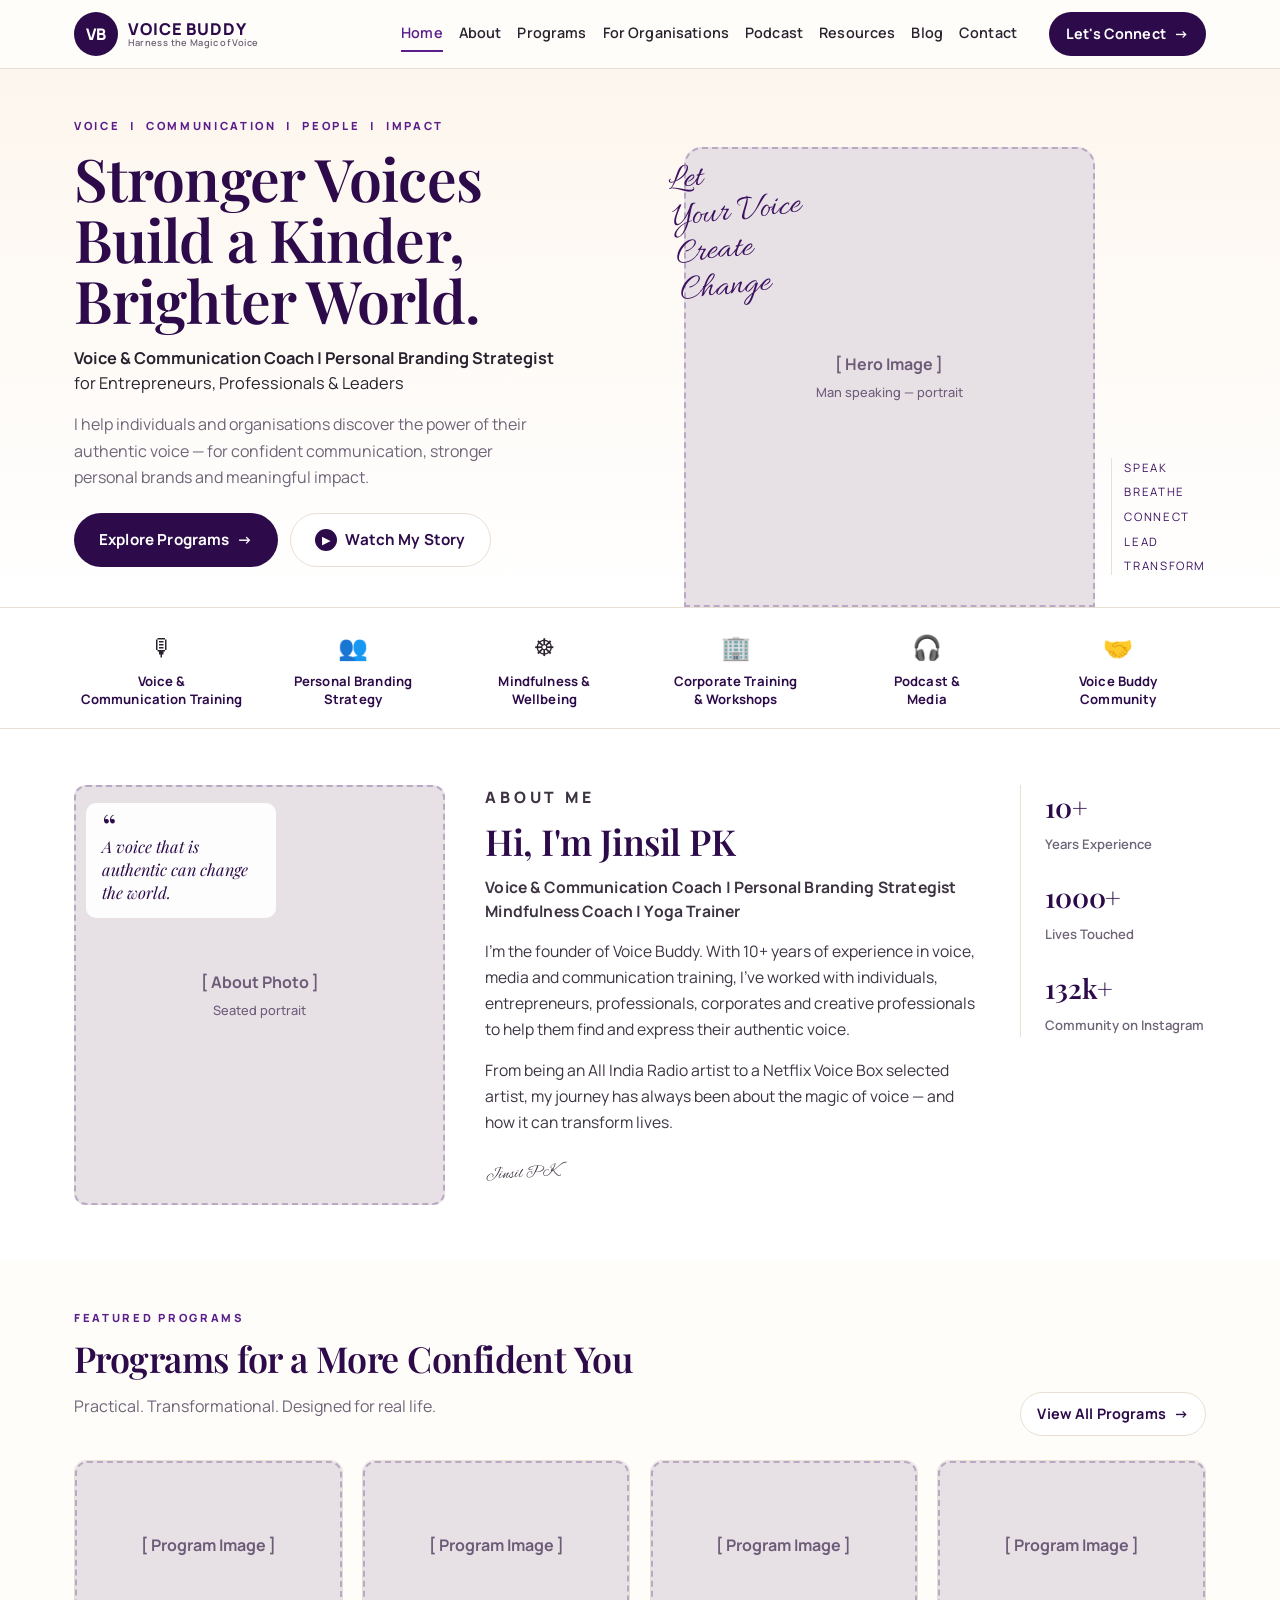
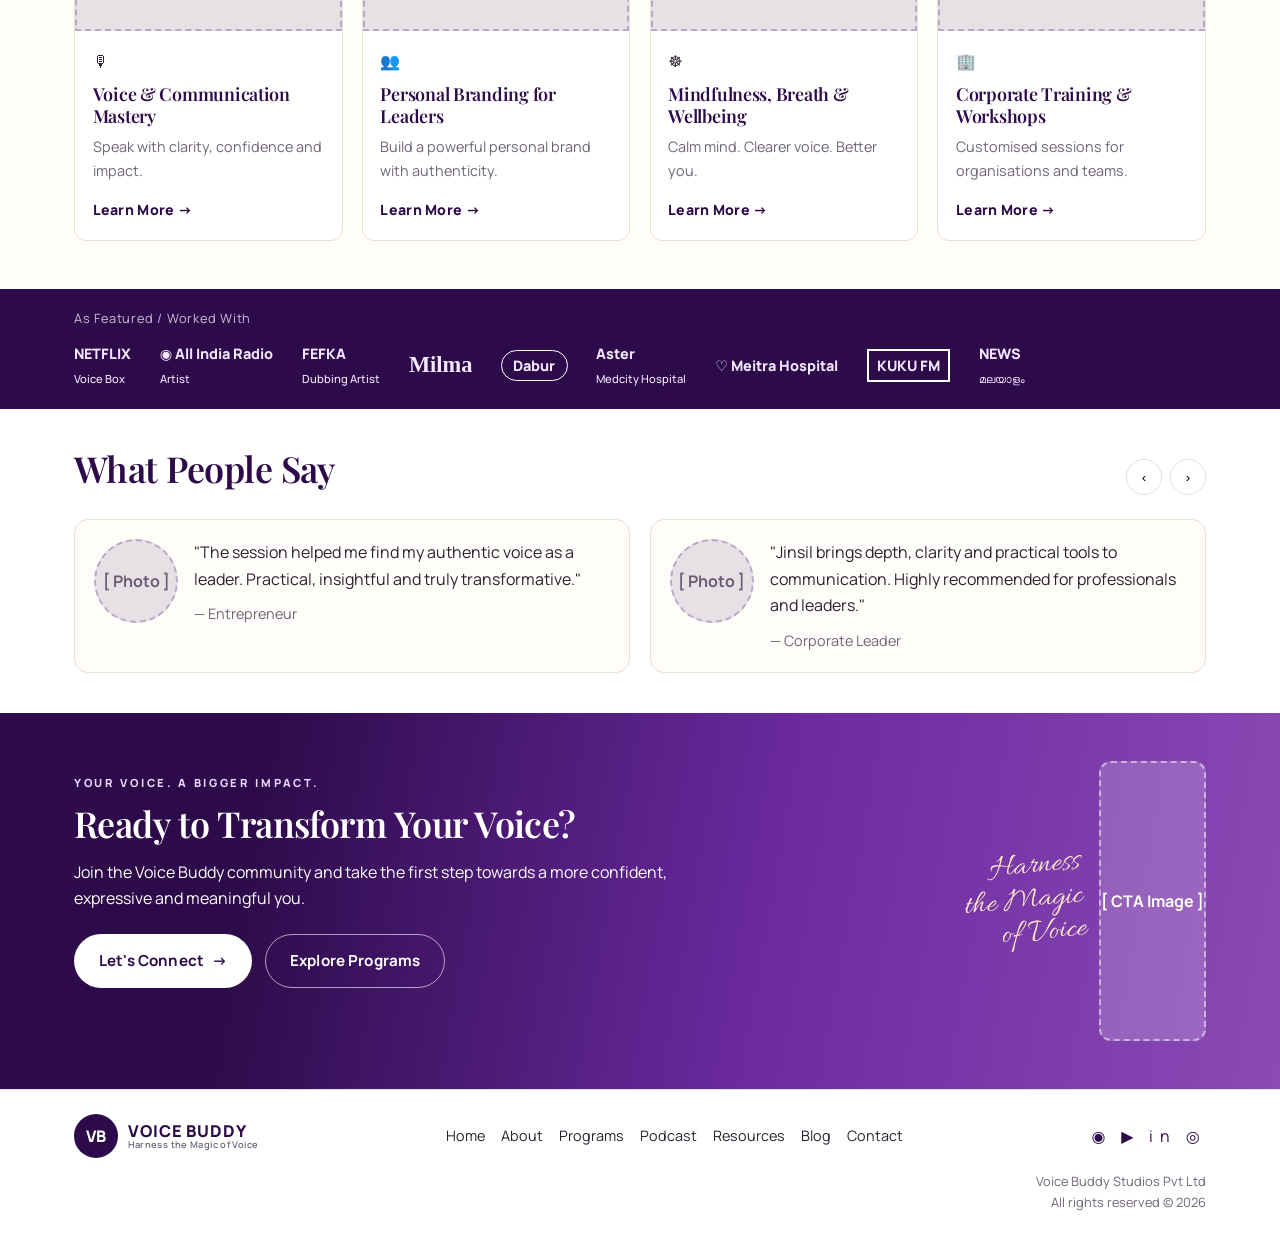
==== index.html @ a658dae0 "initial commit" ====
<!DOCTYPE html>
<html lang="en">
<head>
  <meta charset="UTF-8" />
  <meta name="viewport" content="width=device-width, initial-scale=1.0" />
  <title>Voice Buddy — Stronger Voices Build a Kinder, Brighter World</title>
  <link rel="stylesheet" href="styles.css" />
  <link rel="preconnect" href="https://fonts.googleapis.com">
  <link rel="preconnect" href="https://fonts.gstatic.com" crossorigin>
  <link href="https://fonts.googleapis.com/css2?family=Playfair+Display:ital,wght@0,500;0,600;0,700;1,500;1,600&family=Manrope:wght@400;500;600;700;800&family=Allura&family=Alex+Brush&display=swap" rel="stylesheet">
</head>
<body>

  <!-- HEADER -->
  <header class="site-header">
    <div class="container header-inner">
      <a href="#" class="brand">
        <span class="brand-mark">VB</span>
        <span class="brand-text">VOICE BUDDY<small>Harness the Magic of Voice</small></span>
      </a>
      <nav class="main-nav" aria-label="Primary">
        <a href="#" class="active">Home</a>
        <a href="#about">About</a>
        <a href="#programs">Programs</a>
        <a href="#">For Organisations</a>
        <a href="#">Podcast</a>
        <a href="#">Resources</a>
        <a href="#">Blog</a>
        <a href="#">Contact</a>
      </nav>
      <a href="#connect" class="btn btn-primary btn-sm">Let's Connect <span aria-hidden="true">→</span></a>
      <button class="nav-toggle" aria-label="Open menu">☰</button>
    </div>
  </header>

  <!-- HERO -->
  <section class="hero">
    <div class="container hero-grid">
      <div class="hero-copy">
        <p class="eyebrow">VOICE &nbsp;|&nbsp; COMMUNICATION &nbsp;|&nbsp; PEOPLE &nbsp;|&nbsp; IMPACT</p>
        <h1>Stronger Voices<br>Build a Kinder,<br>Brighter World.</h1>
        <p class="hero-sub"><strong>Voice & Communication Coach | Personal Branding Strategist</strong><br>for Entrepreneurs, Professionals & Leaders</p>
        <p class="hero-desc">I help individuals and organisations discover the power of their authentic voice — for confident communication, stronger personal brands and meaningful impact.</p>
        <div class="hero-actions">
          <a href="#programs" class="btn btn-primary">Explore Programs <span aria-hidden="true">→</span></a>
          <a href="#about" class="btn btn-outline"><span class="play">▶</span> Watch My Story</a>
        </div>
      </div>
      <div class="hero-media">
        <span class="script">Let<br>Your Voice<br>Create<br>Change</span>
        <div class="placeholder placeholder-portrait">[ Hero Image ]<small>Man speaking — portrait</small></div>
        <ul class="hero-words">
          <li>SPEAK</li>
          <li>BREATHE</li>
          <li>CONNECT</li>
          <li>LEAD</li>
          <li>TRANSFORM</li>
        </ul>
      </div>
    </div>
  </section>

  <!-- SERVICES STRIP -->
  <section class="services">
    <div class="container services-grid">
      <div class="service"><span class="icon">🎙</span><p>Voice &<br>Communication Training</p></div>
      <div class="service"><span class="icon">👥</span><p>Personal Branding<br>Strategy</p></div>
      <div class="service"><span class="icon">☸</span><p>Mindfulness &<br>Wellbeing</p></div>
      <div class="service"><span class="icon">🏢</span><p>Corporate Training<br>& Workshops</p></div>
      <div class="service"><span class="icon">🎧</span><p>Podcast &<br>Media</p></div>
      <div class="service"><span class="icon">🤝</span><p>Voice Buddy<br>Community</p></div>
    </div>
  </section>

  <!-- ABOUT -->
  <section id="about" class="about">
    <div class="container about-grid">
      <div class="about-photo">
        <div class="placeholder placeholder-about">[ About Photo ]<small>Seated portrait</small></div>
        <blockquote class="about-quote"><span>“</span>A voice that is authentic can change the world.</blockquote>
      </div>
      <div class="about-copy">
        <p class="eyebrow">ABOUT ME</p>
        <h2>Hi, I'm <span class="accent">Jinsil PK</span></h2>
        <p class="role">Voice & Communication Coach | Personal Branding Strategist<br>Mindfulness Coach | Yoga Trainer</p>
        <p>I'm the founder of Voice Buddy. With 10+ years of experience in voice, media and communication training, I've worked with individuals, entrepreneurs, professionals, corporates and creative professionals to help them find and express their authentic voice.</p>
        <p>From being an All India Radio artist to a Netflix Voice Box selected artist, my journey has always been about the magic of voice — and how it can transform lives.</p>
        <p class="signature">Jinsil PK</p>
      </div>
      <div class="about-stats">
        <div class="stat"><strong>10+</strong><span>Years Experience</span></div>
        <div class="stat"><strong>1000+</strong><span>Lives Touched</span></div>
        <div class="stat"><strong>132k+</strong><span>Community on Instagram</span></div>
      </div>
    </div>
  </section>

  <!-- PROGRAMS -->
  <section id="programs" class="programs">
    <div class="container">
      <div class="section-head">
        <div>
          <p class="eyebrow">FEATURED PROGRAMS</p>
          <h2>Programs for a More Confident You</h2>
          <p class="muted">Practical. Transformational. Designed for real life.</p>
        </div>
        <a href="#" class="btn btn-outline btn-sm">View All Programs <span aria-hidden="true">→</span></a>
      </div>
      <div class="cards">
        <article class="card">
          <div class="placeholder placeholder-card">[ Program Image ]</div>
          <div class="card-body">
            <span class="icon">🎙</span>
            <h3>Voice & Communication Mastery</h3>
            <p>Speak with clarity, confidence and impact.</p>
            <a href="#" class="learn">Learn More <span aria-hidden="true">→</span></a>
          </div>
        </article>
        <article class="card">
          <div class="placeholder placeholder-card">[ Program Image ]</div>
          <div class="card-body">
            <span class="icon">👥</span>
            <h3>Personal Branding for Leaders</h3>
            <p>Build a powerful personal brand with authenticity.</p>
            <a href="#" class="learn">Learn More <span aria-hidden="true">→</span></a>
          </div>
        </article>
        <article class="card">
          <div class="placeholder placeholder-card">[ Program Image ]</div>
          <div class="card-body">
            <span class="icon">☸</span>
            <h3>Mindfulness, Breath & Wellbeing</h3>
            <p>Calm mind. Clearer voice. Better you.</p>
            <a href="#" class="learn">Learn More <span aria-hidden="true">→</span></a>
          </div>
        </article>
        <article class="card">
          <div class="placeholder placeholder-card">[ Program Image ]</div>
          <div class="card-body">
            <span class="icon">🏢</span>
            <h3>Corporate Training & Workshops</h3>
            <p>Customised sessions for organisations and teams.</p>
            <a href="#" class="learn">Learn More <span aria-hidden="true">→</span></a>
          </div>
        </article>
      </div>
    </div>
  </section>

  <!-- LOGOS -->
  <section class="logos">
    <div class="container">
      <p class="logos-title">As Featured / Worked With</p>
      <div class="logos-row">
        <span>NETFLIX<br><small>Voice Box</small></span>
        <span>◉ All India Radio<br><small>Artist</small></span>
        <span>FEFKA<br><small>Dubbing Artist</small></span>
        <span class="logo-script">Milma</span>
        <span class="logo-pill">Dabur</span>
        <span>Aster<br><small>Medcity Hospital</small></span>
        <span>♡ Meitra Hospital</span>
        <span class="logo-box">KUKU FM</span>
        <span>NEWS<br><small>മലയാളം</small></span>
      </div>
    </div>
  </section>

  <!-- TESTIMONIALS -->
  <section class="testimonials">
    <div class="container">
      <div class="section-head">
        <h2>What People Say</h2>
        <div class="arrows"><button aria-label="Previous">‹</button><button aria-label="Next">›</button></div>
      </div>
      <div class="testi-grid">
        <article class="testi">
          <div class="placeholder avatar">[ Photo ]</div>
          <div>
            <p>"The session helped me find my authentic voice as a leader. Practical, insightful and truly transformative."</p>
            <cite>— Entrepreneur</cite>
          </div>
        </article>
        <article class="testi">
          <div class="placeholder avatar">[ Photo ]</div>
          <div>
            <p>"Jinsil brings depth, clarity and practical tools to communication. Highly recommended for professionals and leaders."</p>
            <cite>— Corporate Leader</cite>
          </div>
        </article>
      </div>
    </div>
  </section>

  <!-- CTA -->
  <section id="connect" class="cta">
    <div class="container cta-grid">
      <div>
        <p class="eyebrow light">YOUR VOICE. A BIGGER IMPACT.</p>
        <h2>Ready to Transform Your Voice?</h2>
        <p>Join the Voice Buddy community and take the first step towards a more confident, expressive and meaningful you.</p>
        <div class="hero-actions">
          <a href="#" class="btn btn-light">Let's Connect <span aria-hidden="true">→</span></a>
          <a href="#programs" class="btn btn-ghost">Explore Programs</a>
        </div>
      </div>
      <div class="cta-media">
        <span class="script light-script">Harness<br>the Magic<br>of Voice</span>
        <div class="placeholder placeholder-cta">[ CTA Image ]</div>
      </div>
    </div>
  </section>

  <!-- FOOTER -->
  <footer class="footer">
    <div class="container footer-grid">
      <a href="#" class="brand">
        <span class="brand-mark">VB</span>
        <span class="brand-text">VOICE BUDDY<small>Harness the Magic of Voice</small></span>
      </a>
      <nav class="footer-nav">
        <a href="#">Home</a><a href="#about">About</a><a href="#programs">Programs</a><a href="#">Podcast</a><a href="#">Resources</a><a href="#">Blog</a><a href="#">Contact</a>
      </nav>
      <div class="social">◉ ▶ in ◎</div>
    </div>
    <div class="container footer-bottom">
      <p>Voice Buddy Studios Pvt Ltd<br>All rights reserved © 2026</p>
    </div>
  </footer>

  <script>
    document.querySelector('.nav-toggle').addEventListener('click', () =>
      document.querySelector('.main-nav').classList.toggle('open'));
  </script>
</body>
</html>
---- styles.css ----
:root{
  --plum:#2d0b4a;
  --plum-2:#3d115f;
  --plum-3:#5b1e8a;
  --cream:#fdf6ee;
  --cream-2:#fffdf9;
  --ink:#2b2230;
  --muted:#6f6478;
  --line:#eadfd3;
  --gold:#c9a24a;
  --radius:14px;
  --font-serif:"Playfair Display",Georgia,"Times New Roman",serif;
  --font-sans:"Manrope",system-ui,-apple-system,"Segoe UI",Roboto,sans-serif;
  --font-script:"Allura",cursive;
  --font-signature:"Alex Brush",cursive;
}
*{box-sizing:border-box}
html{-webkit-font-smoothing:antialiased;text-rendering:optimizeLegibility}
body{margin:0;font-family:var(--font-sans);color:var(--ink);background:var(--cream-2);line-height:1.65;font-size:16px}
h1,h2,h3{font-family:var(--font-serif);line-height:1.08;margin:0 0 .5rem;color:var(--plum);letter-spacing:-.015em;font-weight:600}
h1{font-size:clamp(2.4rem,4.6vw,3.9rem);font-weight:600;line-height:1.04}
h2{font-size:clamp(1.7rem,2.8vw,2.35rem);font-weight:600}
.container{max-width:1180px;margin:0 auto;padding:0 24px}
.eyebrow{font-family:var(--font-sans);letter-spacing:.24em;font-size:.7rem;font-weight:800;color:var(--plum-3);text-transform:uppercase;margin:0 0 .7rem}
.eyebrow.light{color:#e9d6ff}
.muted{color:var(--muted)}
.script{font-family:var(--font-script);font-weight:400;font-size:2.2rem;line-height:1.05;color:var(--plum-2);transform:rotate(-6deg)}

/* Buttons */
.btn{display:inline-flex;align-items:center;gap:.5rem;padding:.85rem 1.5rem;border-radius:999px;font-family:var(--font-sans);font-weight:700;font-size:.95rem;letter-spacing:.01em;text-decoration:none;border:1px solid transparent;cursor:pointer}
.btn-primary{background:var(--plum);color:#fff}
.btn-primary:hover{background:var(--plum-3)}
.btn-outline{background:#fff;border-color:var(--line);color:var(--plum)}
.btn-sm{padding:.55rem 1rem;font-size:.9rem}
.btn-light{background:#fff;color:var(--plum)}
.btn-ghost{border-color:rgba(255,255,255,.6);color:#fff}
.play{width:22px;height:22px;display:inline-grid;place-items:center;background:var(--plum);color:#fff;border-radius:50%;font-size:.7rem}

/* Placeholders */
.placeholder{background:#e7e1e6;border:2px dashed #b9a9c4;color:#6d5b78;display:flex;flex-direction:column;align-items:center;justify-content:center;gap:.3rem;font-weight:700;text-align:center;border-radius:12px;min-height:120px}
.placeholder small{font-weight:500;font-size:.8rem}
.placeholder-portrait{min-height:460px;border-radius:18px 18px 0 0}
.placeholder-about{min-height:420px}
.placeholder-card{min-height:170px;border-radius:12px 12px 0 0}
.placeholder-cta{min-height:280px;background:rgba(255,255,255,.18);border-color:rgba(255,255,255,.5);color:#fff}
.avatar{width:84px;height:84px;border-radius:50%;min-height:0;flex-shrink:0}

/* Header */
.site-header{position:sticky;top:0;background:rgba(255,253,249,.94);backdrop-filter:blur(8px);border-bottom:1px solid var(--line);z-index:20}
.header-inner{display:flex;align-items:center;gap:1.5rem;padding-top:12px;padding-bottom:12px}
.brand{display:flex;align-items:center;gap:.6rem;text-decoration:none;color:var(--plum)}
.brand-mark{width:44px;height:44px;border-radius:50%;background:var(--plum);color:#fff;display:grid;place-items:center;font-weight:800}
.brand-text{font-family:var(--font-sans);font-weight:800;letter-spacing:.06em;line-height:1;font-size:1.02rem}
.brand-text small{display:block;font-family:var(--font-sans);font-size:.58rem;font-weight:600;letter-spacing:.04em;color:var(--muted)}
.main-nav{display:flex;gap:1rem;margin-left:auto;flex-wrap:wrap}
.main-nav a{text-decoration:none;color:var(--ink);font-family:var(--font-sans);font-size:.9rem;font-weight:600;letter-spacing:.01em;padding:.3rem 0;border-bottom:2px solid transparent}
.main-nav a.active,.main-nav a:hover{color:var(--plum-3);border-color:var(--plum-3)}
.header-inner .btn{margin-left:.5rem}
.nav-toggle{display:none;margin-left:auto;background:none;border:1px solid var(--line);border-radius:8px;padding:.4rem .6rem}

/* Hero */
.hero{background:linear-gradient(180deg,var(--cream) 0%,#fff 100%);overflow:hidden}
.hero-grid{display:grid;grid-template-columns:1.05fr .95fr;gap:2rem;align-items:end;padding-top:3rem}
.hero-sub{margin:1rem 0 .4rem;font-size:1.02rem;line-height:1.5}
.hero-desc{color:var(--muted);max-width:46ch;font-size:1rem}
.hero-actions{display:flex;gap:.8rem;margin:1.4rem 0 2.5rem;flex-wrap:wrap}
.hero-media{position:relative;display:flex;gap:1rem;align-items:flex-end}
.hero-media .placeholder{flex:1}
.hero-media .script{position:absolute;left:-10px;top:10px;z-index:2}
.hero-words{list-style:none;margin:0 0 2rem;padding:0 0 0 .8rem;border-left:1px solid var(--line);font-size:.72rem;letter-spacing:.14em;color:var(--plum-2);display:grid;gap:.35rem}

/* Services */
.services{border-top:1px solid var(--line);border-bottom:1px solid var(--line);background:#fff}
.services-grid{display:grid;grid-template-columns:repeat(6,1fr);gap:1rem;padding-top:1.2rem;padding-bottom:1.2rem;text-align:center}
.service .icon{font-size:1.5rem}
.service p{font-family:var(--font-sans);font-size:.82rem;margin:.4rem 0 0;color:var(--plum);font-weight:700;line-height:1.35;letter-spacing:.01em}

/* About */
.about{padding:3.5rem 0;background:#fff}
.about-grid{display:grid;grid-template-columns:.9fr 1.2fr .45fr;gap:2.5rem;align-items:start}
.about-photo{position:relative}
.about-quote{position:absolute;left:12px;top:18px;max-width:190px;background:rgba(255,255,255,.92);border-radius:10px;padding:.9rem 1rem;margin:0;font-family:var(--font-serif);font-style:italic;font-size:1.02rem;line-height:1.4;color:var(--plum)}
.about-quote span{font-size:2.2rem;line-height:.5;display:block;font-style:normal}
.role{font-family:var(--font-sans);font-weight:700;font-size:.9rem;letter-spacing:.01em;line-height:1.5}
.about-copy p{color:#3d3342;font-size:.98rem}
.signature{font-family:var(--font-signature);font-weight:400;font-size:3rem;line-height:1;color:var(--plum-2);transform:rotate(-4deg);margin-top:.5rem}
.about-stats{border-left:1px solid var(--line);padding-left:1.5rem;display:grid;gap:1.2rem}
.stat strong{display:block;font-family:var(--font-serif);font-weight:600;font-size:1.7rem;letter-spacing:-.01em;color:var(--plum)}
.stat span{font-family:var(--font-sans);font-size:.82rem;font-weight:600;color:var(--muted)}

/* Programs */
.programs{padding:3rem 0;background:var(--cream-2)}
.section-head{display:flex;align-items:end;justify-content:space-between;gap:1rem;margin-bottom:1.5rem}
.cards{display:grid;grid-template-columns:repeat(4,1fr);gap:1.2rem}
.card{background:#fff;border:1px solid var(--line);border-radius:12px;overflow:hidden;display:flex;flex-direction:column}
.card-body{padding:1.1rem}
.card-body h3{font-family:var(--font-serif);font-size:1.12rem;font-weight:600;line-height:1.25;margin:.5rem 0}
.card-body p{font-family:var(--font-sans);font-size:.9rem;color:var(--muted);margin:0 0 .8rem}
.learn{color:var(--plum);font-family:var(--font-sans);font-weight:800;text-decoration:none;font-size:.88rem;letter-spacing:.02em}

/* Logos */
.logos{background:var(--plum);color:#f3e8ff;padding:1.2rem 0}
.logos-title{font-size:.8rem;letter-spacing:.06em;opacity:.8;margin:0 0 .8rem}
.logos-row{display:flex;gap:1.8rem;align-items:center;flex-wrap:wrap;font-weight:800;font-size:.9rem}
.logos-row small{font-weight:500;font-size:.7rem}
.logo-script{font-family:Caveat,cursive;font-size:1.4rem}
.logo-pill{border:1px solid #fff;border-radius:999px;padding:.15rem .7rem}
.logo-box{border:2px solid #fff;padding:.15rem .5rem}

/* Testimonials */
.testimonials{padding:2.5rem 0;background:#fff}
.arrows{display:flex;gap:.5rem}
.arrows button{width:36px;height:36px;border-radius:50%;border:1px solid var(--line);background:#fff;cursor:pointer}
.testi-grid{display:grid;grid-template-columns:1fr 1fr;gap:1.2rem}
.testi{border:1px solid var(--line);border-radius:14px;padding:1.2rem;display:flex;gap:1rem;background:var(--cream-2)}
.testi p{margin:0 0 .5rem}
.testi cite{font-style:normal;color:var(--muted);font-size:.9rem}

/* CTA */
.cta{background:linear-gradient(100deg,#2d0b4a 20%,#6b2aa0 60%,#8a4bb5 100%);color:#fff;padding:3rem 0}
.cta h2{color:#fff}
.cta-grid{display:grid;grid-template-columns:1.1fr .9fr;gap:2rem;align-items:center}
.light-script{color:#ffe9c9;font-size:2rem;text-align:right}
.cta-media{display:flex;gap:1rem;align-items:center;justify-content:flex-end}

/* Footer */
.footer{background:#fff;border-top:1px solid var(--line);padding:1.5rem 0 1rem}
.footer-grid{display:flex;align-items:center;gap:2rem;flex-wrap:wrap}
.footer-nav{display:flex;gap:1rem;flex-wrap:wrap;margin:0 auto}
.footer-nav a{text-decoration:none;color:var(--ink);font-size:.9rem}
.social{letter-spacing:.4em;color:var(--plum)}
.footer-bottom{color:var(--muted);font-size:.8rem;text-align:right}

/* Responsive */
@media (max-width:960px){
  .main-nav{display:none;position:absolute;top:68px;left:0;right:0;background:#fff;padding:1rem 24px;flex-direction:column;border-bottom:1px solid var(--line)}
  .main-nav.open{display:flex}
  .nav-toggle{display:block}
  .header-inner .btn{margin-left:0}
  .hero-grid,.about-grid,.cta-grid{grid-template-columns:1fr}
  .services-grid{grid-template-columns:repeat(3,1fr)}
  .cards{grid-template-columns:repeat(2,1fr)}
  .testi-grid{grid-template-columns:1fr}
  .about-stats{border-left:0;border-top:1px solid var(--line);padding:1.5rem 0 0;grid-template-columns:repeat(3,1fr)}
  .hero-media .script{left:10px}
  .cta-media{justify-content:flex-start}
  .footer-bottom{text-align:left}
}
@media (max-width:600px){
  .services-grid{grid-template-columns:repeat(2,1fr)}
  .cards{grid-template-columns:1fr}
  .section-head{flex-direction:column;align-items:start}
  .hero-words{display:none}
  .placeholder-portrait{min-height:300px}
}
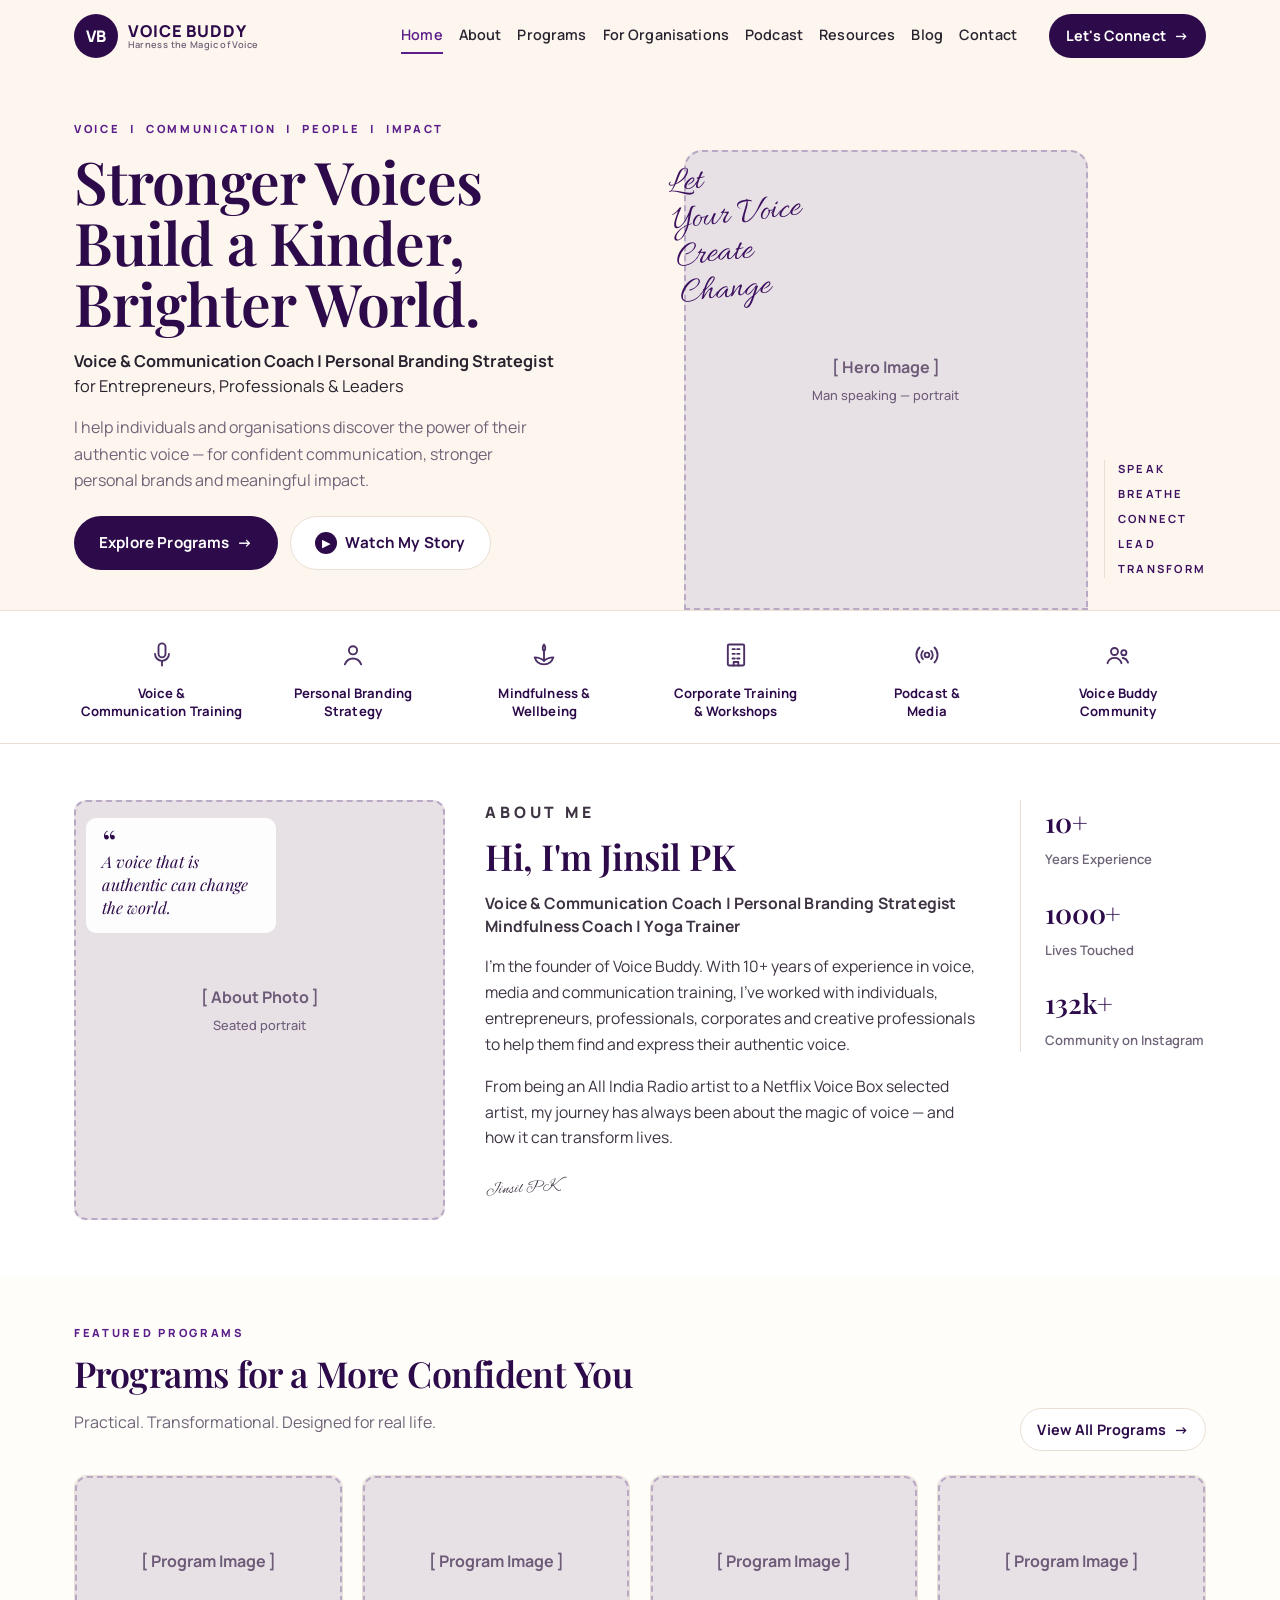
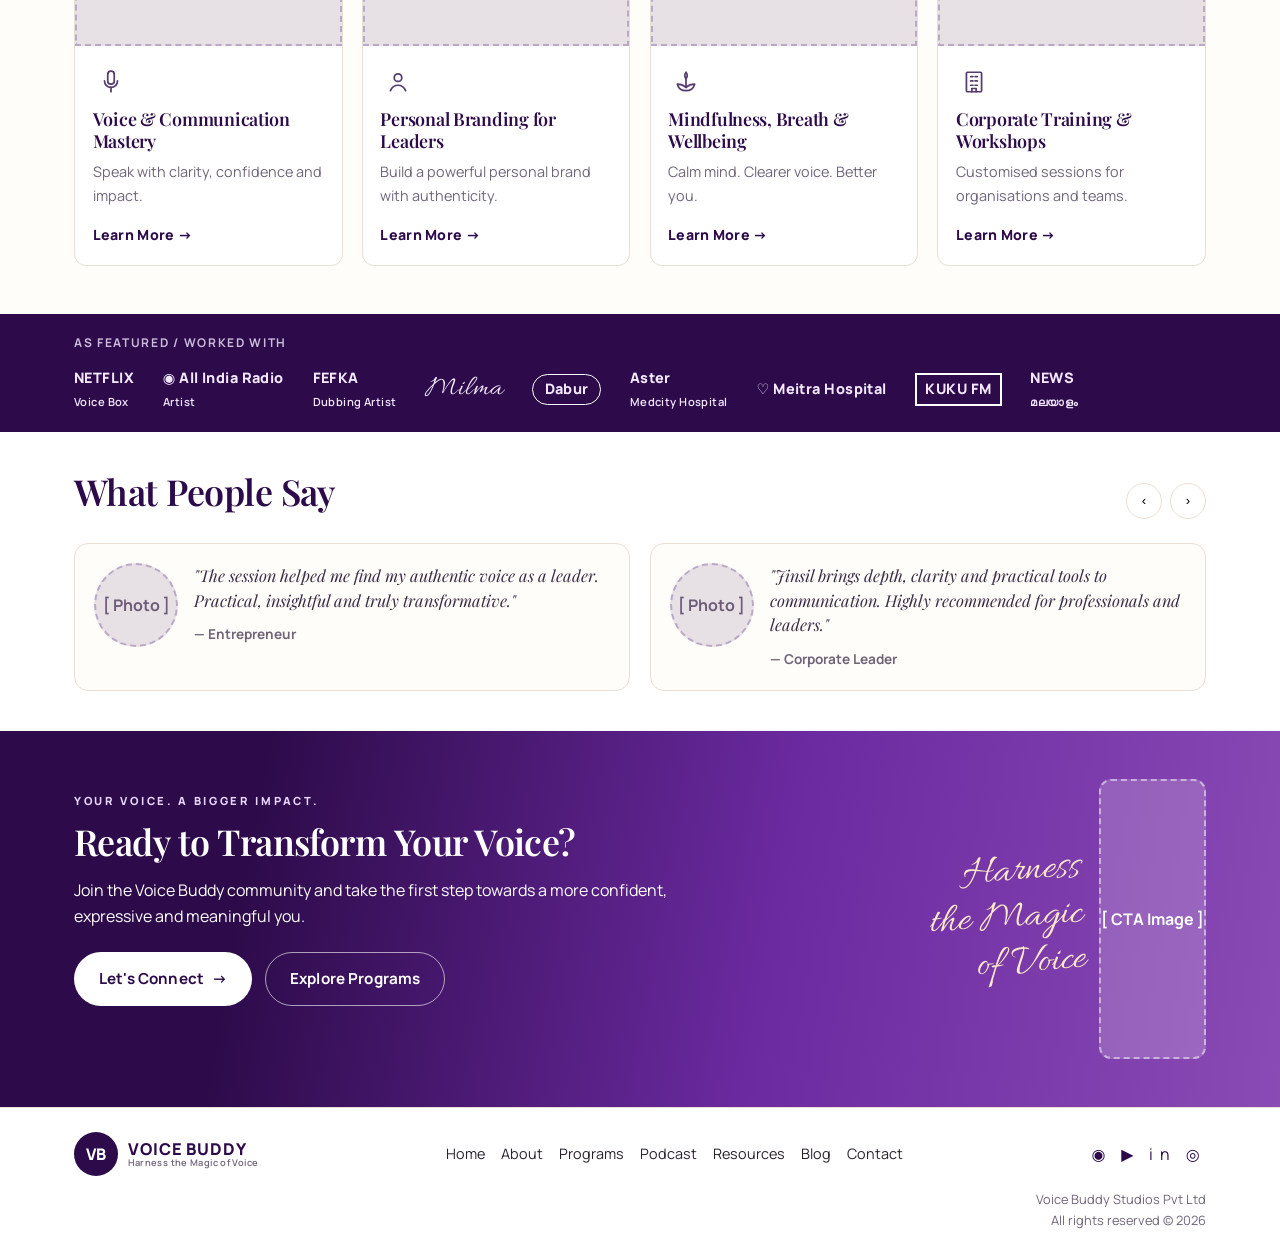
==== commit 13852494: "improved header" ====
--- a/index.html
+++ b/index.html
@@ -63,12 +63,12 @@
   <!-- SERVICES STRIP -->
   <section class="services">
     <div class="container services-grid">
-      <div class="service"><span class="icon">🎙</span><p>Voice &<br>Communication Training</p></div>
-      <div class="service"><span class="icon">👥</span><p>Personal Branding<br>Strategy</p></div>
-      <div class="service"><span class="icon">☸</span><p>Mindfulness &<br>Wellbeing</p></div>
-      <div class="service"><span class="icon">🏢</span><p>Corporate Training<br>& Workshops</p></div>
-      <div class="service"><span class="icon">🎧</span><p>Podcast &<br>Media</p></div>
-      <div class="service"><span class="icon">🤝</span><p>Voice Buddy<br>Community</p></div>
+      <div class="service"><span class="icon"><svg viewBox="0 0 24 24"><path d="M12 2a3 3 0 0 0-3 3v6a3 3 0 0 0 6 0V5a3 3 0 0 0-3-3Z"/><path d="M6 11a6 6 0 0 0 12 0"/><path d="M12 17v4"/></svg></span><p>Voice &<br>Communication Training</p></div>
+      <div class="service"><span class="icon"><svg viewBox="0 0 24 24"><circle cx="12" cy="8" r="3.5"/><path d="M5 20c1.5-3.5 4-5 7-5s5.5 1.5 7 5"/></svg></span><p>Personal Branding<br>Strategy</p></div>
+      <div class="service"><span class="icon"><svg viewBox="0 0 24 24"><path d="M12 20c-4 0-7-2.5-8-6 3 0 5.5.8 8 3 2.5-2.2 5-3 8-3-1 3.5-4 6-8 6Z"/><path d="M12 17V9"/><path d="M12 9c-1.5-2-1.5-4 0-6 1.5 2 1.5 4 0 6Z"/></svg></span><p>Mindfulness &<br>Wellbeing</p></div>
+      <div class="service"><span class="icon"><svg viewBox="0 0 24 24"><rect x="5" y="3" width="14" height="18" rx="1"/><path d="M9 7h2M13 7h2M9 11h2M13 11h2M9 15h2M13 15h2"/><path d="M10 21v-3h4v3"/></svg></span><p>Corporate Training<br>& Workshops</p></div>
+      <div class="service"><span class="icon"><svg viewBox="0 0 24 24"><circle cx="12" cy="12" r="2"/><path d="M8.5 8.5a5 5 0 0 0 0 7M15.5 8.5a5 5 0 0 1 0 7M5.6 5.6a9 9 0 0 0 0 12.8M18.4 5.6a9 9 0 0 1 0 12.8"/></svg></span><p>Podcast &<br>Media</p></div>
+      <div class="service"><span class="icon"><svg viewBox="0 0 24 24"><circle cx="9" cy="9" r="3"/><path d="M3 19c1-3 3.5-4.5 6-4.5s5 1.5 6 4.5"/><circle cx="17" cy="10" r="2.2"/><path d="M16 14.6c2.2.3 3.8 1.6 4.6 3.9"/></svg></span><p>Voice Buddy<br>Community</p></div>
     </div>
   </section>
 
@@ -110,7 +110,7 @@
         <article class="card">
           <div class="placeholder placeholder-card">[ Program Image ]</div>
           <div class="card-body">
-            <span class="icon">🎙</span>
+            <span class="icon"><svg viewBox="0 0 24 24"><path d="M12 2a3 3 0 0 0-3 3v6a3 3 0 0 0 6 0V5a3 3 0 0 0-3-3Z"/><path d="M6 11a6 6 0 0 0 12 0"/><path d="M12 17v4"/></svg></span>
             <h3>Voice & Communication Mastery</h3>
             <p>Speak with clarity, confidence and impact.</p>
             <a href="#" class="learn">Learn More <span aria-hidden="true">→</span></a>
@@ -119,7 +119,7 @@
         <article class="card">
           <div class="placeholder placeholder-card">[ Program Image ]</div>
           <div class="card-body">
-            <span class="icon">👥</span>
+            <span class="icon"><svg viewBox="0 0 24 24"><circle cx="12" cy="8" r="3.5"/><path d="M5 20c1.5-3.5 4-5 7-5s5.5 1.5 7 5"/></svg></span>
             <h3>Personal Branding for Leaders</h3>
             <p>Build a powerful personal brand with authenticity.</p>
             <a href="#" class="learn">Learn More <span aria-hidden="true">→</span></a>
@@ -128,7 +128,7 @@
         <article class="card">
           <div class="placeholder placeholder-card">[ Program Image ]</div>
           <div class="card-body">
-            <span class="icon">☸</span>
+            <span class="icon"><svg viewBox="0 0 24 24"><path d="M12 20c-4 0-7-2.5-8-6 3 0 5.5.8 8 3 2.5-2.2 5-3 8-3-1 3.5-4 6-8 6Z"/><path d="M12 17V9"/><path d="M12 9c-1.5-2-1.5-4 0-6 1.5 2 1.5 4 0 6Z"/></svg></span>
             <h3>Mindfulness, Breath & Wellbeing</h3>
             <p>Calm mind. Clearer voice. Better you.</p>
             <a href="#" class="learn">Learn More <span aria-hidden="true">→</span></a>
@@ -137,7 +137,7 @@
         <article class="card">
           <div class="placeholder placeholder-card">[ Program Image ]</div>
           <div class="card-body">
-            <span class="icon">🏢</span>
+            <span class="icon"><svg viewBox="0 0 24 24"><rect x="5" y="3" width="14" height="18" rx="1"/><path d="M9 7h2M13 7h2M9 11h2M13 11h2M9 15h2M13 15h2"/><path d="M10 21v-3h4v3"/></svg></span>
             <h3>Corporate Training & Workshops</h3>
             <p>Customised sessions for organisations and teams.</p>
             <a href="#" class="learn">Learn More <span aria-hidden="true">→</span></a>
--- a/styles.css
+++ b/styles.css
@@ -37,7 +37,7 @@
 .play{width:22px;height:22px;display:inline-grid;place-items:center;background:var(--plum);color:#fff;border-radius:50%;font-size:.7rem}
 
 /* Placeholders */
-.placeholder{background:#e7e1e6;border:2px dashed #b9a9c4;color:#6d5b78;display:flex;flex-direction:column;align-items:center;justify-content:center;gap:.3rem;font-weight:700;text-align:center;border-radius:12px;min-height:120px}
+.placeholder{background:#e7e1e6;border:2px dashed #b9a9c4;color:#6d5b78;display:flex;flex-direction:column;align-items:center;justify-content:center;gap:.3rem;font-family:var(--font-sans);font-weight:700;text-align:center;border-radius:12px;min-height:120px}
 .placeholder small{font-weight:500;font-size:.8rem}
 .placeholder-portrait{min-height:460px;border-radius:18px 18px 0 0}
 .placeholder-about{min-height:420px}
@@ -45,9 +45,9 @@
 .placeholder-cta{min-height:280px;background:rgba(255,255,255,.18);border-color:rgba(255,255,255,.5);color:#fff}
 .avatar{width:84px;height:84px;border-radius:50%;min-height:0;flex-shrink:0}
 
-/* Header */
-.site-header{position:sticky;top:0;background:rgba(255,253,249,.94);backdrop-filter:blur(8px);border-bottom:1px solid var(--line);z-index:20}
-.header-inner{display:flex;align-items:center;gap:1.5rem;padding-top:12px;padding-bottom:12px}
+/* Header + Hero — seamless, same background, no divider */
+.site-header{position:sticky;top:0;background:var(--cream);z-index:20}
+.header-inner{display:flex;align-items:center;gap:1.5rem;padding-top:14px;padding-bottom:14px}
 .brand{display:flex;align-items:center;gap:.6rem;text-decoration:none;color:var(--plum)}
 .brand-mark{width:44px;height:44px;border-radius:50%;background:var(--plum);color:#fff;display:grid;place-items:center;font-weight:800}
 .brand-text{font-family:var(--font-sans);font-weight:800;letter-spacing:.06em;line-height:1;font-size:1.02rem}
@@ -59,7 +59,7 @@
 .nav-toggle{display:none;margin-left:auto;background:none;border:1px solid var(--line);border-radius:8px;padding:.4rem .6rem}
 
 /* Hero */
-.hero{background:linear-gradient(180deg,var(--cream) 0%,#fff 100%);overflow:hidden}
+.hero{background:var(--cream);overflow:hidden}
 .hero-grid{display:grid;grid-template-columns:1.05fr .95fr;gap:2rem;align-items:end;padding-top:3rem}
 .hero-sub{margin:1rem 0 .4rem;font-size:1.02rem;line-height:1.5}
 .hero-desc{color:var(--muted);max-width:46ch;font-size:1rem}
@@ -67,13 +67,17 @@
 .hero-media{position:relative;display:flex;gap:1rem;align-items:flex-end}
 .hero-media .placeholder{flex:1}
 .hero-media .script{position:absolute;left:-10px;top:10px;z-index:2}
-.hero-words{list-style:none;margin:0 0 2rem;padding:0 0 0 .8rem;border-left:1px solid var(--line);font-size:.72rem;letter-spacing:.14em;color:var(--plum-2);display:grid;gap:.35rem}
+.hero-words{list-style:none;margin:0 0 2rem;padding:0 0 0 .8rem;border-left:1px solid var(--line);font-family:var(--font-sans);font-size:.7rem;font-weight:700;letter-spacing:.2em;color:var(--plum-2);display:grid;gap:.4rem}
 
 /* Services */
 .services{border-top:1px solid var(--line);border-bottom:1px solid var(--line);background:#fff}
-.services-grid{display:grid;grid-template-columns:repeat(6,1fr);gap:1rem;padding-top:1.2rem;padding-bottom:1.2rem;text-align:center}
-.service .icon{font-size:1.5rem}
-.service p{font-family:var(--font-sans);font-size:.82rem;margin:.4rem 0 0;color:var(--plum);font-weight:700;line-height:1.35;letter-spacing:.01em}
+.services-grid{display:grid;grid-template-columns:repeat(6,1fr);gap:1rem;padding-top:1.4rem;padding-bottom:1.4rem;text-align:center}
+.service{display:flex;flex-direction:column;align-items:center;gap:.5rem}
+.service .icon{width:44px;height:44px;display:grid;place-items:center;color:var(--plum);opacity:.85}
+.service .icon svg{width:28px;height:28px;stroke:currentColor;fill:none;stroke-width:1.6;stroke-linecap:round;stroke-linejoin:round}
+.service p{font-family:var(--font-sans);font-size:.82rem;margin:0;color:var(--plum);font-weight:700;line-height:1.35;letter-spacing:.01em}
+.card-body .icon{width:36px;height:36px;display:grid;place-items:center;color:var(--plum);opacity:.8}
+.card-body .icon svg{width:26px;height:26px;stroke:currentColor;fill:none;stroke-width:1.6;stroke-linecap:round;stroke-linejoin:round}
 
 /* About */
 .about{padding:3.5rem 0;background:#fff}
@@ -100,10 +104,10 @@
 
 /* Logos */
 .logos{background:var(--plum);color:#f3e8ff;padding:1.2rem 0}
-.logos-title{font-size:.8rem;letter-spacing:.06em;opacity:.8;margin:0 0 .8rem}
-.logos-row{display:flex;gap:1.8rem;align-items:center;flex-wrap:wrap;font-weight:800;font-size:.9rem}
-.logos-row small{font-weight:500;font-size:.7rem}
-.logo-script{font-family:Caveat,cursive;font-size:1.4rem}
+.logos-title{font-family:var(--font-sans);font-size:.75rem;font-weight:700;letter-spacing:.14em;text-transform:uppercase;opacity:.8;margin:0 0 .8rem}
+.logos-row{display:flex;gap:1.8rem;align-items:center;flex-wrap:wrap;font-family:var(--font-sans);font-weight:800;font-size:.9rem;letter-spacing:.03em}
+.logos-row small{font-weight:600;font-size:.7rem}
+.logo-script{font-family:var(--font-script);font-weight:400;font-size:1.8rem}
 .logo-pill{border:1px solid #fff;border-radius:999px;padding:.15rem .7rem}
 .logo-box{border:2px solid #fff;padding:.15rem .5rem}
 
@@ -113,14 +117,14 @@
 .arrows button{width:36px;height:36px;border-radius:50%;border:1px solid var(--line);background:#fff;cursor:pointer}
 .testi-grid{display:grid;grid-template-columns:1fr 1fr;gap:1.2rem}
 .testi{border:1px solid var(--line);border-radius:14px;padding:1.2rem;display:flex;gap:1rem;background:var(--cream-2)}
-.testi p{margin:0 0 .5rem}
-.testi cite{font-style:normal;color:var(--muted);font-size:.9rem}
+.testi p{margin:0 0 .5rem;font-family:var(--font-serif);font-style:italic;font-size:1.02rem;line-height:1.5;color:#3a2b45}
+.testi cite{font-family:var(--font-sans);font-style:normal;font-weight:700;color:var(--muted);font-size:.85rem}
 
 /* CTA */
 .cta{background:linear-gradient(100deg,#2d0b4a 20%,#6b2aa0 60%,#8a4bb5 100%);color:#fff;padding:3rem 0}
 .cta h2{color:#fff}
 .cta-grid{display:grid;grid-template-columns:1.1fr .9fr;gap:2rem;align-items:center}
-.light-script{color:#ffe9c9;font-size:2rem;text-align:right}
+.light-script{font-family:var(--font-script);color:#ffe9c9;font-weight:400;font-size:2.6rem;line-height:1.1;text-align:right;transform:rotate(-4deg)}
 .cta-media{display:flex;gap:1rem;align-items:center;justify-content:flex-end}
 
 /* Footer */
@@ -133,7 +137,7 @@
 
 /* Responsive */
 @media (max-width:960px){
-  .main-nav{display:none;position:absolute;top:68px;left:0;right:0;background:#fff;padding:1rem 24px;flex-direction:column;border-bottom:1px solid var(--line)}
+  .main-nav{display:none;position:absolute;top:100%;left:0;right:0;background:var(--cream);padding:1rem 24px;flex-direction:column;border-bottom:1px solid var(--line)}
   .main-nav.open{display:flex}
   .nav-toggle{display:block}
   .header-inner .btn{margin-left:0}
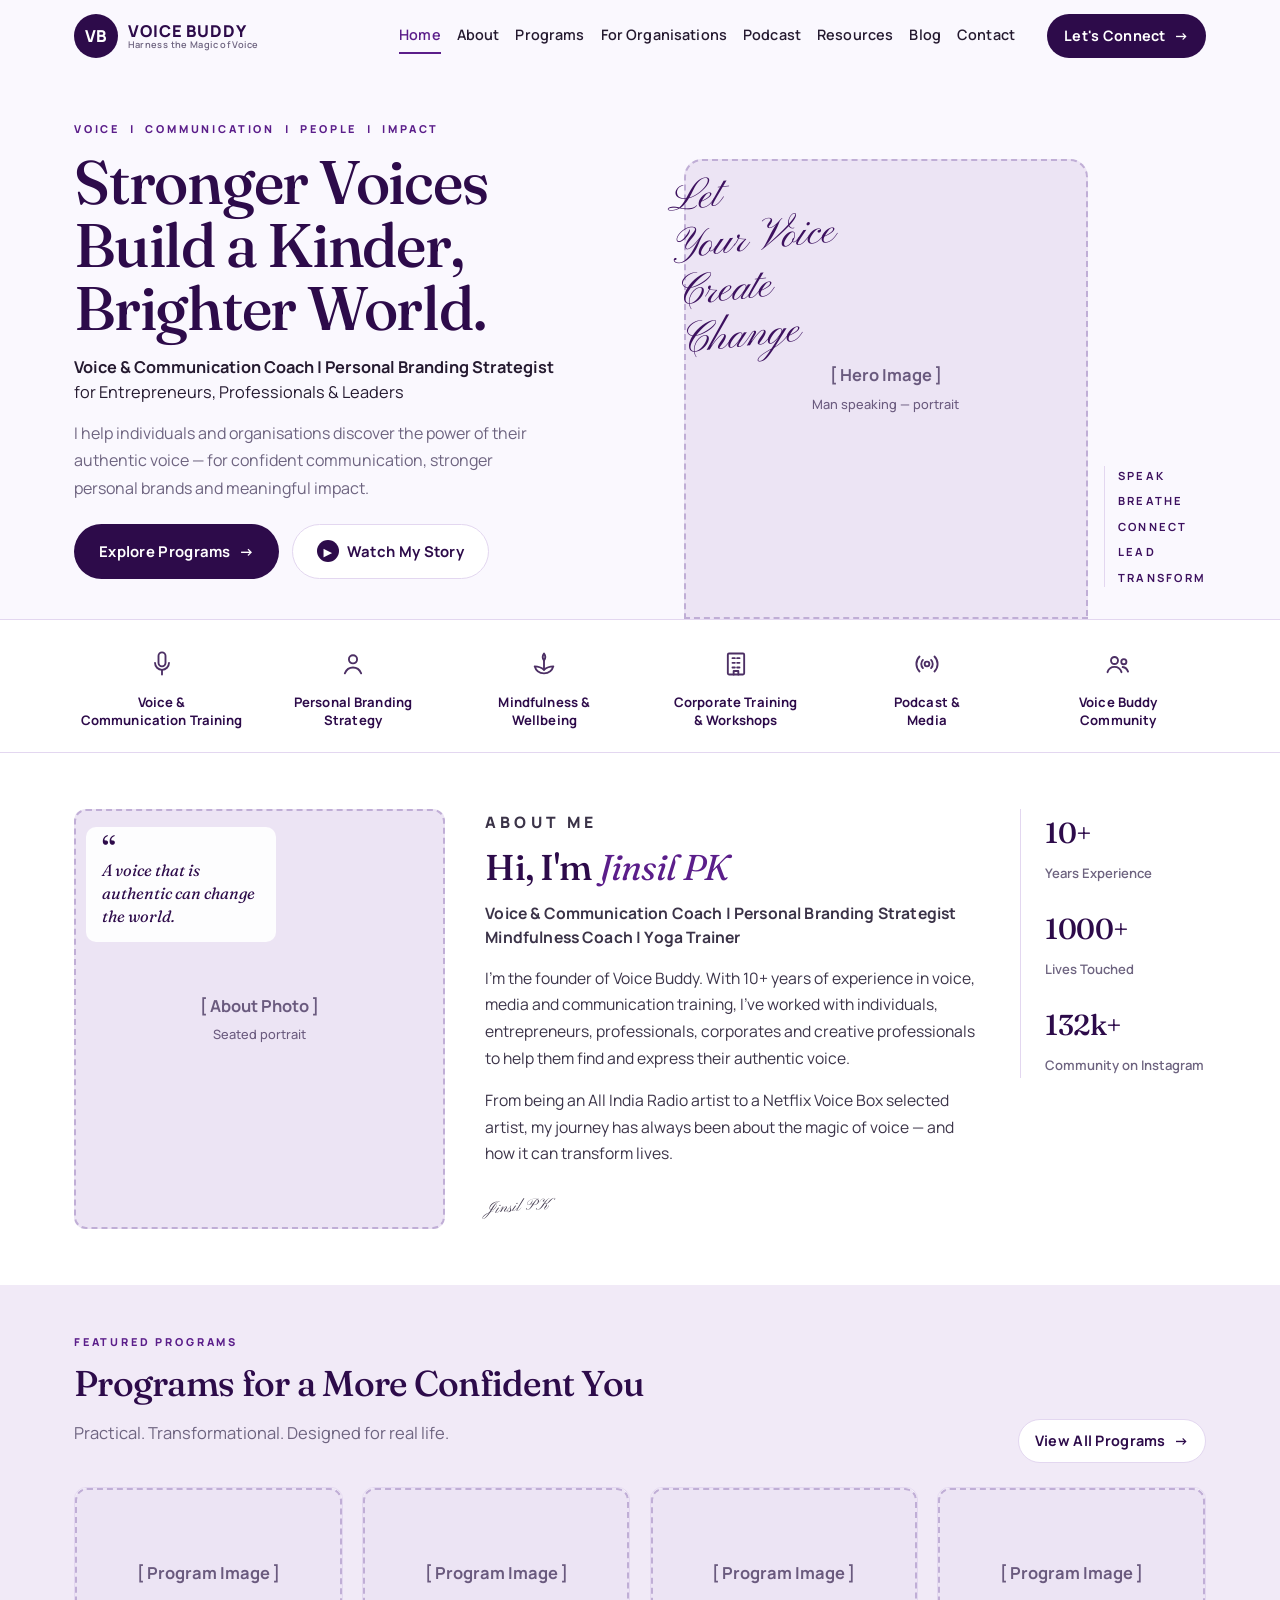
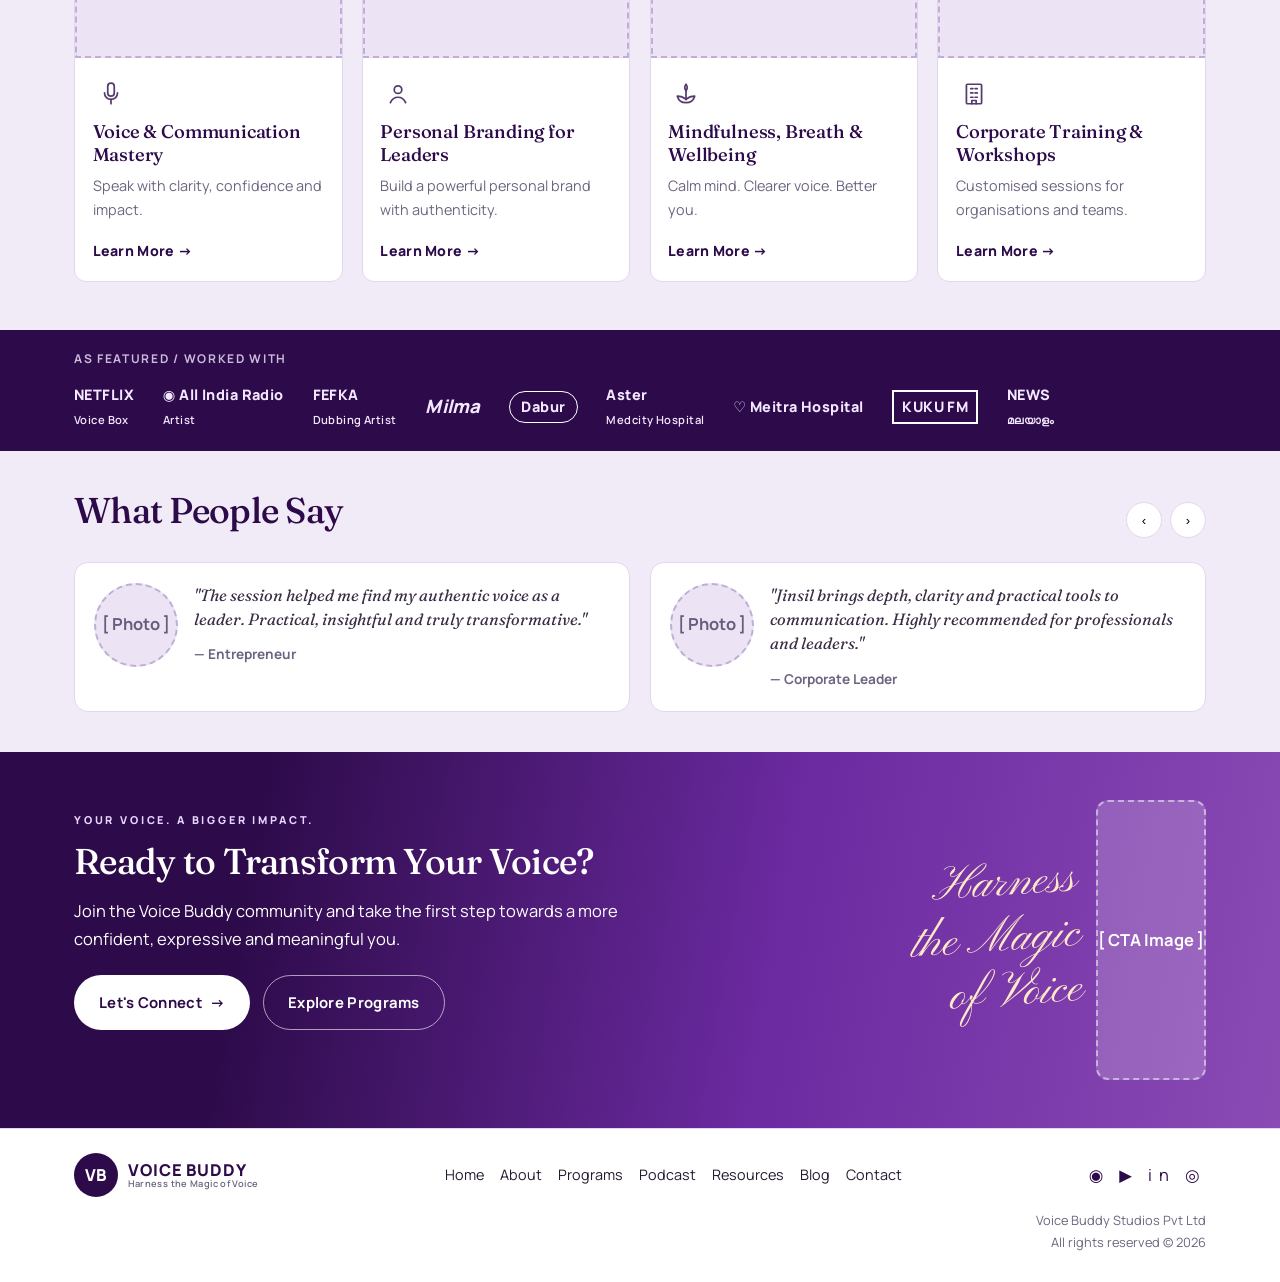
==== commit 71f3d7df: "improved fonts" ====
--- a/index.html
+++ b/index.html
@@ -7,7 +7,7 @@
   <link rel="stylesheet" href="styles.css" />
   <link rel="preconnect" href="https://fonts.googleapis.com">
   <link rel="preconnect" href="https://fonts.gstatic.com" crossorigin>
-  <link href="https://fonts.googleapis.com/css2?family=Playfair+Display:ital,wght@0,500;0,600;0,700;1,500;1,600&family=Manrope:wght@400;500;600;700;800&family=Allura&family=Alex+Brush&display=swap" rel="stylesheet">
+  <link href="https://fonts.googleapis.com/css2?family=Fraunces:ital,opsz,wght@0,9..144,400;0,9..144,500;0,9..144,600;1,9..144,400;1,9..144,500&family=Manrope:wght@400;500;600;700;800&family=Pinyon+Script&display=swap" rel="stylesheet">
 </head>
 <body>
 
--- a/styles.css
+++ b/styles.css
@@ -2,42 +2,44 @@
   --plum:#2d0b4a;
   --plum-2:#3d115f;
   --plum-3:#5b1e8a;
-  --cream:#fdf6ee;
-  --cream-2:#fffdf9;
-  --ink:#2b2230;
-  --muted:#6f6478;
-  --line:#eadfd3;
+  --bg:#faf8fe;
+  --bg-tint:#f1eaf7;
+  --surface:#ffffff;
+  --ink:#251a30;
+  --muted:#6e6480;
+  --line:#e3d7f0;
   --gold:#c9a24a;
   --radius:14px;
-  --font-serif:"Playfair Display",Georgia,"Times New Roman",serif;
+  --font-serif:"Fraunces",Georgia,"Times New Roman",serif;
   --font-sans:"Manrope",system-ui,-apple-system,"Segoe UI",Roboto,sans-serif;
-  --font-script:"Allura",cursive;
-  --font-signature:"Alex Brush",cursive;
+  --font-script:"Pinyon Script",cursive;
+  --font-signature:"Pinyon Script",cursive;
 }
 *{box-sizing:border-box}
 html{-webkit-font-smoothing:antialiased;text-rendering:optimizeLegibility}
-body{margin:0;font-family:var(--font-sans);color:var(--ink);background:var(--cream-2);line-height:1.65;font-size:16px}
-h1,h2,h3{font-family:var(--font-serif);line-height:1.08;margin:0 0 .5rem;color:var(--plum);letter-spacing:-.015em;font-weight:600}
-h1{font-size:clamp(2.4rem,4.6vw,3.9rem);font-weight:600;line-height:1.04}
-h2{font-size:clamp(1.7rem,2.8vw,2.35rem);font-weight:600}
+body{margin:0;font-family:var(--font-sans);color:var(--ink);background:var(--bg);line-height:1.7;font-size:16.5px}
+h1,h2,h3{font-family:var(--font-serif);font-optical-sizing:auto;line-height:1.06;margin:0 0 .6rem;color:var(--plum);letter-spacing:-.02em;font-weight:500}
+h1{font-size:clamp(2.6rem,4.8vw,4.1rem);font-weight:500;line-height:1.02}
+h1 em,.accent{font-style:italic;font-weight:400;color:var(--plum-3)}
+h2{font-size:clamp(1.75rem,2.8vw,2.4rem);font-weight:500}
 .container{max-width:1180px;margin:0 auto;padding:0 24px}
-.eyebrow{font-family:var(--font-sans);letter-spacing:.24em;font-size:.7rem;font-weight:800;color:var(--plum-3);text-transform:uppercase;margin:0 0 .7rem}
+.eyebrow{font-family:var(--font-sans);letter-spacing:.26em;font-size:.68rem;font-weight:800;color:var(--plum-3);text-transform:uppercase;margin:0 0 .8rem}
 .eyebrow.light{color:#e9d6ff}
 .muted{color:var(--muted)}
-.script{font-family:var(--font-script);font-weight:400;font-size:2.2rem;line-height:1.05;color:var(--plum-2);transform:rotate(-6deg)}
+.script{font-family:var(--font-script);font-weight:400;font-size:2.7rem;line-height:1.1;color:var(--plum-2);transform:rotate(-6deg)}
 
 /* Buttons */
-.btn{display:inline-flex;align-items:center;gap:.5rem;padding:.85rem 1.5rem;border-radius:999px;font-family:var(--font-sans);font-weight:700;font-size:.95rem;letter-spacing:.01em;text-decoration:none;border:1px solid transparent;cursor:pointer}
+.btn{display:inline-flex;align-items:center;gap:.5rem;padding:.85rem 1.5rem;border-radius:999px;font-family:var(--font-sans);font-weight:700;font-size:.93rem;letter-spacing:.02em;text-decoration:none;border:1px solid transparent;cursor:pointer}
 .btn-primary{background:var(--plum);color:#fff}
 .btn-primary:hover{background:var(--plum-3)}
-.btn-outline{background:#fff;border-color:var(--line);color:var(--plum)}
+.btn-outline{background:var(--surface);border-color:var(--line);color:var(--plum)}
 .btn-sm{padding:.55rem 1rem;font-size:.9rem}
-.btn-light{background:#fff;color:var(--plum)}
+.btn-light{background:var(--surface);color:var(--plum)}
 .btn-ghost{border-color:rgba(255,255,255,.6);color:#fff}
 .play{width:22px;height:22px;display:inline-grid;place-items:center;background:var(--plum);color:#fff;border-radius:50%;font-size:.7rem}
 
 /* Placeholders */
-.placeholder{background:#e7e1e6;border:2px dashed #b9a9c4;color:#6d5b78;display:flex;flex-direction:column;align-items:center;justify-content:center;gap:.3rem;font-family:var(--font-sans);font-weight:700;text-align:center;border-radius:12px;min-height:120px}
+.placeholder{background:#ece4f4;border:2px dashed #c0aed6;color:#6a5a7e;display:flex;flex-direction:column;align-items:center;justify-content:center;gap:.3rem;font-family:var(--font-sans);font-weight:700;text-align:center;border-radius:12px;min-height:120px}
 .placeholder small{font-weight:500;font-size:.8rem}
 .placeholder-portrait{min-height:460px;border-radius:18px 18px 0 0}
 .placeholder-about{min-height:420px}
@@ -46,7 +48,7 @@
 .avatar{width:84px;height:84px;border-radius:50%;min-height:0;flex-shrink:0}
 
 /* Header + Hero — seamless, same background, no divider */
-.site-header{position:sticky;top:0;background:var(--cream);z-index:20}
+.site-header{position:sticky;top:0;background:var(--bg);z-index:20}
 .header-inner{display:flex;align-items:center;gap:1.5rem;padding-top:14px;padding-bottom:14px}
 .brand{display:flex;align-items:center;gap:.6rem;text-decoration:none;color:var(--plum)}
 .brand-mark{width:44px;height:44px;border-radius:50%;background:var(--plum);color:#fff;display:grid;place-items:center;font-weight:800}
@@ -59,7 +61,7 @@
 .nav-toggle{display:none;margin-left:auto;background:none;border:1px solid var(--line);border-radius:8px;padding:.4rem .6rem}
 
 /* Hero */
-.hero{background:var(--cream);overflow:hidden}
+.hero{background:var(--bg);overflow:hidden}
 .hero-grid{display:grid;grid-template-columns:1.05fr .95fr;gap:2rem;align-items:end;padding-top:3rem}
 .hero-sub{margin:1rem 0 .4rem;font-size:1.02rem;line-height:1.5}
 .hero-desc{color:var(--muted);max-width:46ch;font-size:1rem}
@@ -70,7 +72,7 @@
 .hero-words{list-style:none;margin:0 0 2rem;padding:0 0 0 .8rem;border-left:1px solid var(--line);font-family:var(--font-sans);font-size:.7rem;font-weight:700;letter-spacing:.2em;color:var(--plum-2);display:grid;gap:.4rem}
 
 /* Services */
-.services{border-top:1px solid var(--line);border-bottom:1px solid var(--line);background:#fff}
+.services{border-top:1px solid var(--line);border-bottom:1px solid var(--line);background:var(--surface)}
 .services-grid{display:grid;grid-template-columns:repeat(6,1fr);gap:1rem;padding-top:1.4rem;padding-bottom:1.4rem;text-align:center}
 .service{display:flex;flex-direction:column;align-items:center;gap:.5rem}
 .service .icon{width:44px;height:44px;display:grid;place-items:center;color:var(--plum);opacity:.85}
@@ -80,25 +82,25 @@
 .card-body .icon svg{width:26px;height:26px;stroke:currentColor;fill:none;stroke-width:1.6;stroke-linecap:round;stroke-linejoin:round}
 
 /* About */
-.about{padding:3.5rem 0;background:#fff}
+.about{padding:3.5rem 0;background:var(--surface)}
 .about-grid{display:grid;grid-template-columns:.9fr 1.2fr .45fr;gap:2.5rem;align-items:start}
 .about-photo{position:relative}
 .about-quote{position:absolute;left:12px;top:18px;max-width:190px;background:rgba(255,255,255,.92);border-radius:10px;padding:.9rem 1rem;margin:0;font-family:var(--font-serif);font-style:italic;font-size:1.02rem;line-height:1.4;color:var(--plum)}
 .about-quote span{font-size:2.2rem;line-height:.5;display:block;font-style:normal}
 .role{font-family:var(--font-sans);font-weight:700;font-size:.9rem;letter-spacing:.01em;line-height:1.5}
-.about-copy p{color:#3d3342;font-size:.98rem}
-.signature{font-family:var(--font-signature);font-weight:400;font-size:3rem;line-height:1;color:var(--plum-2);transform:rotate(-4deg);margin-top:.5rem}
+.about-copy p{color:#3b3348;font-size:.98rem}
+.signature{font-family:var(--font-signature);font-weight:400;font-size:3.4rem;line-height:1.2;color:var(--plum-2);transform:rotate(-4deg);margin-top:.4rem}
 .about-stats{border-left:1px solid var(--line);padding-left:1.5rem;display:grid;gap:1.2rem}
-.stat strong{display:block;font-family:var(--font-serif);font-weight:600;font-size:1.7rem;letter-spacing:-.01em;color:var(--plum)}
+.stat strong{display:block;font-family:var(--font-serif);font-optical-sizing:auto;font-weight:500;font-size:1.8rem;letter-spacing:-.02em;color:var(--plum)}
 .stat span{font-family:var(--font-sans);font-size:.82rem;font-weight:600;color:var(--muted)}
 
 /* Programs */
-.programs{padding:3rem 0;background:var(--cream-2)}
+.programs{padding:3rem 0;background:var(--bg-tint)}
 .section-head{display:flex;align-items:end;justify-content:space-between;gap:1rem;margin-bottom:1.5rem}
 .cards{display:grid;grid-template-columns:repeat(4,1fr);gap:1.2rem}
-.card{background:#fff;border:1px solid var(--line);border-radius:12px;overflow:hidden;display:flex;flex-direction:column}
+.card{background:var(--surface);border:1px solid var(--line);border-radius:12px;overflow:hidden;display:flex;flex-direction:column}
 .card-body{padding:1.1rem}
-.card-body h3{font-family:var(--font-serif);font-size:1.12rem;font-weight:600;line-height:1.25;margin:.5rem 0}
+.card-body h3{font-family:var(--font-serif);font-optical-sizing:auto;font-size:1.15rem;font-weight:500;line-height:1.25;letter-spacing:-.01em;margin:.5rem 0}
 .card-body p{font-family:var(--font-sans);font-size:.9rem;color:var(--muted);margin:0 0 .8rem}
 .learn{color:var(--plum);font-family:var(--font-sans);font-weight:800;text-decoration:none;font-size:.88rem;letter-spacing:.02em}
 
@@ -107,16 +109,16 @@
 .logos-title{font-family:var(--font-sans);font-size:.75rem;font-weight:700;letter-spacing:.14em;text-transform:uppercase;opacity:.8;margin:0 0 .8rem}
 .logos-row{display:flex;gap:1.8rem;align-items:center;flex-wrap:wrap;font-family:var(--font-sans);font-weight:800;font-size:.9rem;letter-spacing:.03em}
 .logos-row small{font-weight:600;font-size:.7rem}
-.logo-script{font-family:var(--font-script);font-weight:400;font-size:1.8rem}
+.logo-script{font-family:var(--font-sans);font-style:italic;font-weight:800;font-size:1.15rem;letter-spacing:.01em}
 .logo-pill{border:1px solid #fff;border-radius:999px;padding:.15rem .7rem}
 .logo-box{border:2px solid #fff;padding:.15rem .5rem}
 
 /* Testimonials */
-.testimonials{padding:2.5rem 0;background:#fff}
+.testimonials{padding:2.5rem 0;background:var(--bg-tint)}
 .arrows{display:flex;gap:.5rem}
-.arrows button{width:36px;height:36px;border-radius:50%;border:1px solid var(--line);background:#fff;cursor:pointer}
+.arrows button{width:36px;height:36px;border-radius:50%;border:1px solid var(--line);background:var(--surface);cursor:pointer}
 .testi-grid{display:grid;grid-template-columns:1fr 1fr;gap:1.2rem}
-.testi{border:1px solid var(--line);border-radius:14px;padding:1.2rem;display:flex;gap:1rem;background:var(--cream-2)}
+.testi{border:1px solid var(--line);border-radius:14px;padding:1.2rem;display:flex;gap:1rem;background:var(--surface)}
 .testi p{margin:0 0 .5rem;font-family:var(--font-serif);font-style:italic;font-size:1.02rem;line-height:1.5;color:#3a2b45}
 .testi cite{font-family:var(--font-sans);font-style:normal;font-weight:700;color:var(--muted);font-size:.85rem}
 
@@ -124,11 +126,11 @@
 .cta{background:linear-gradient(100deg,#2d0b4a 20%,#6b2aa0 60%,#8a4bb5 100%);color:#fff;padding:3rem 0}
 .cta h2{color:#fff}
 .cta-grid{display:grid;grid-template-columns:1.1fr .9fr;gap:2rem;align-items:center}
-.light-script{font-family:var(--font-script);color:#ffe9c9;font-weight:400;font-size:2.6rem;line-height:1.1;text-align:right;transform:rotate(-4deg)}
+.light-script{font-family:var(--font-script);color:#ffe9c9;font-weight:400;font-size:3rem;line-height:1.15;text-align:right;transform:rotate(-4deg)}
 .cta-media{display:flex;gap:1rem;align-items:center;justify-content:flex-end}
 
 /* Footer */
-.footer{background:#fff;border-top:1px solid var(--line);padding:1.5rem 0 1rem}
+.footer{background:var(--surface);border-top:1px solid var(--line);padding:1.5rem 0 1rem}
 .footer-grid{display:flex;align-items:center;gap:2rem;flex-wrap:wrap}
 .footer-nav{display:flex;gap:1rem;flex-wrap:wrap;margin:0 auto}
 .footer-nav a{text-decoration:none;color:var(--ink);font-size:.9rem}
@@ -137,7 +139,7 @@
 
 /* Responsive */
 @media (max-width:960px){
-  .main-nav{display:none;position:absolute;top:100%;left:0;right:0;background:var(--cream);padding:1rem 24px;flex-direction:column;border-bottom:1px solid var(--line)}
+  .main-nav{display:none;position:absolute;top:100%;left:0;right:0;background:var(--bg);padding:1rem 24px;flex-direction:column;border-bottom:1px solid var(--line)}
   .main-nav.open{display:flex}
   .nav-toggle{display:block}
   .header-inner .btn{margin-left:0}
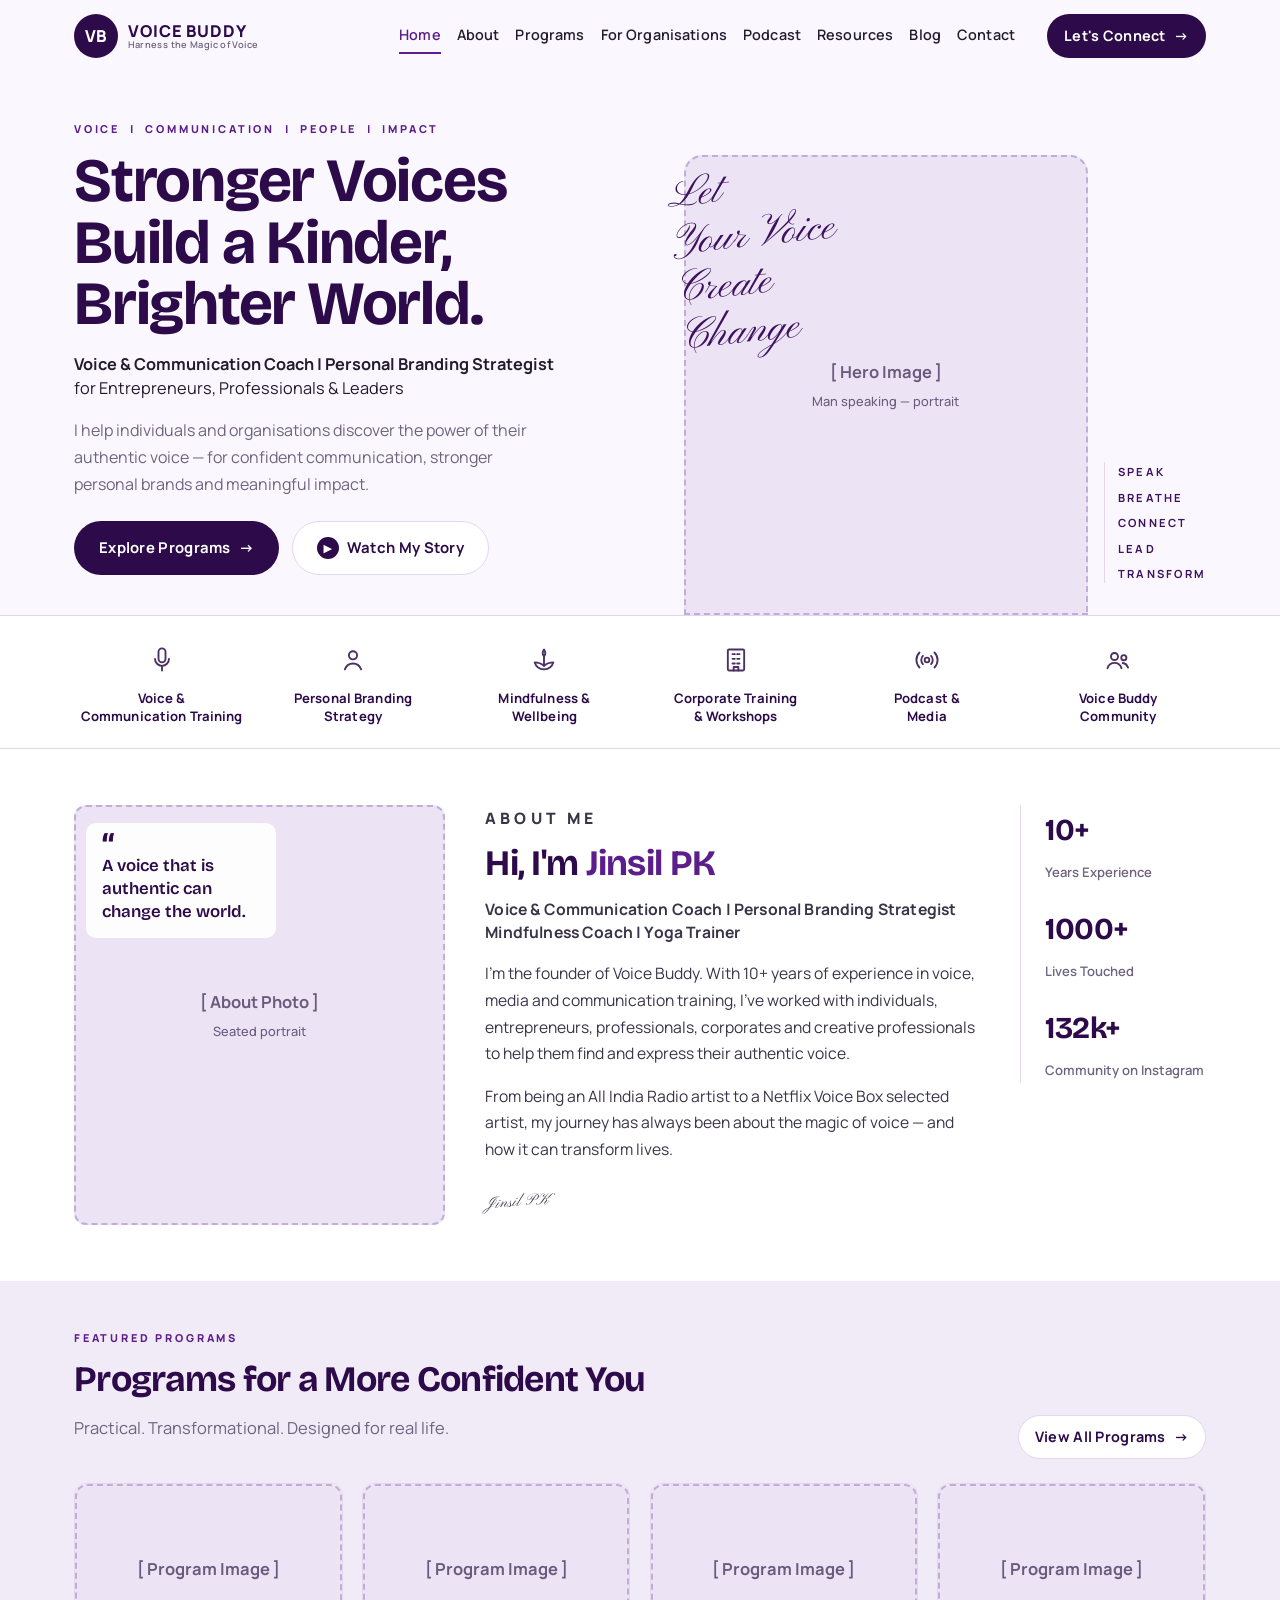
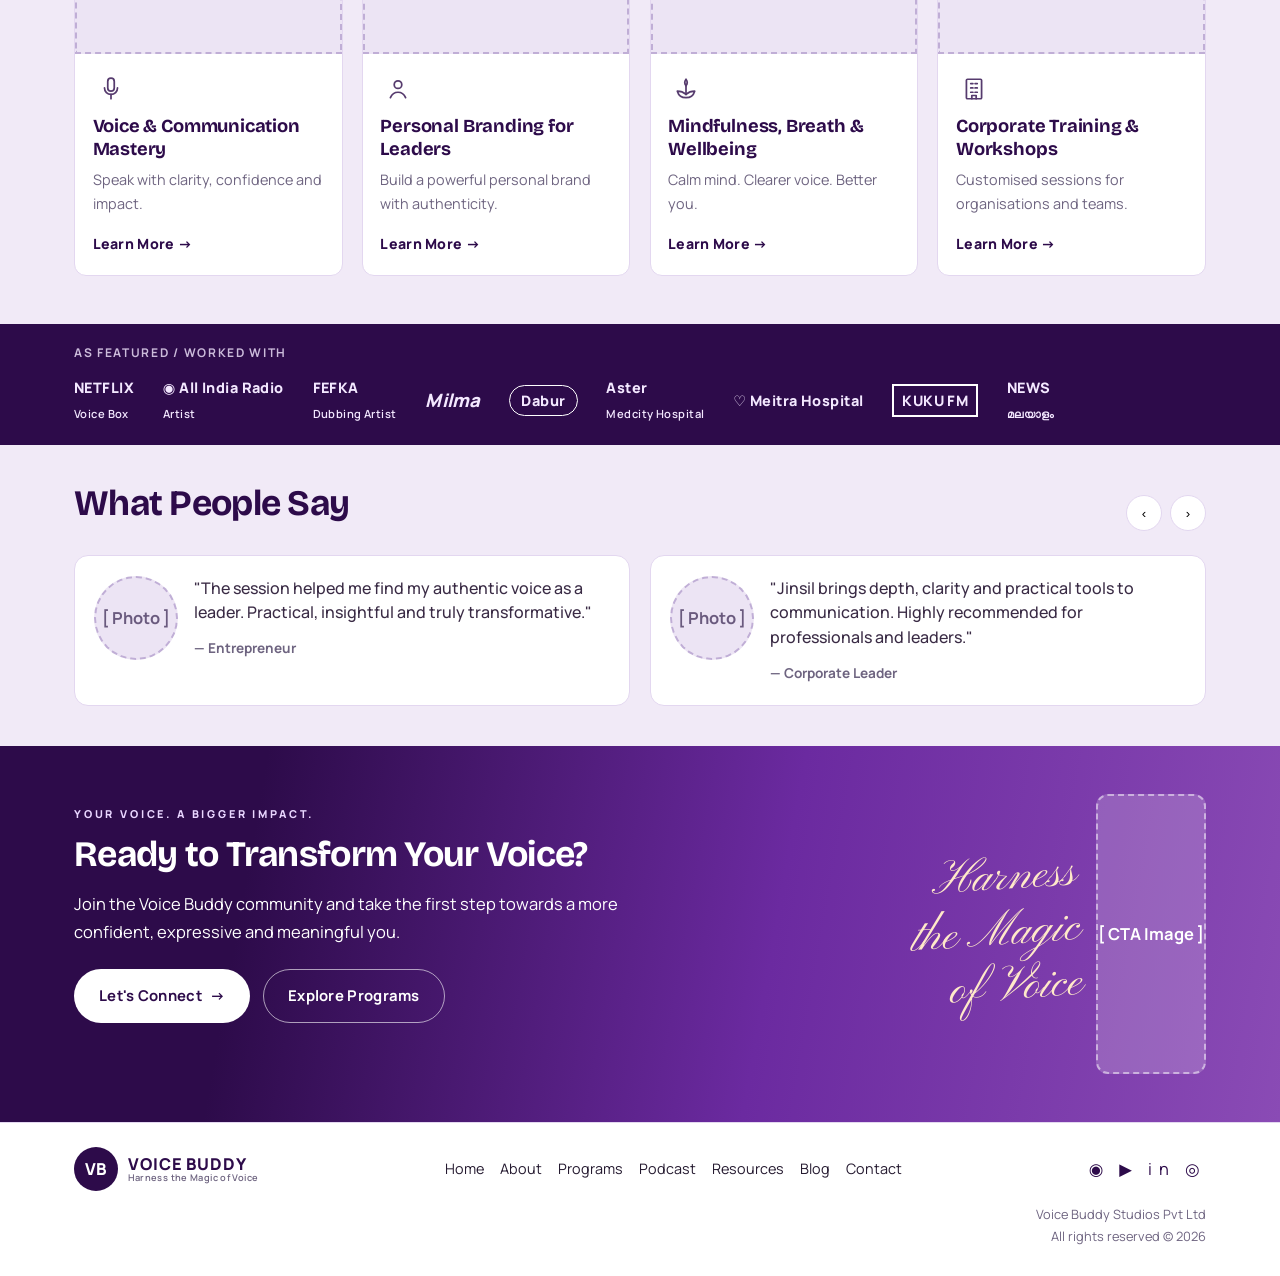
==== commit 7fc3f750: "switched to sans fonts" ====
--- a/index.html
+++ b/index.html
@@ -7,7 +7,7 @@
   <link rel="stylesheet" href="styles.css" />
   <link rel="preconnect" href="https://fonts.googleapis.com">
   <link rel="preconnect" href="https://fonts.gstatic.com" crossorigin>
-  <link href="https://fonts.googleapis.com/css2?family=Fraunces:ital,opsz,wght@0,9..144,400;0,9..144,500;0,9..144,600;1,9..144,400;1,9..144,500&family=Manrope:wght@400;500;600;700;800&family=Pinyon+Script&display=swap" rel="stylesheet">
+  <link href="https://fonts.googleapis.com/css2?family=Bricolage+Grotesque:opsz,wght@12..96,400;12..96,500;12..96,600;12..96,700;12..96,800&family=Manrope:wght@400;500;600;700;800&family=Pinyon+Script&display=swap" rel="stylesheet">
 </head>
 <body>
 
--- a/styles.css
+++ b/styles.css
@@ -10,7 +10,7 @@
   --line:#e3d7f0;
   --gold:#c9a24a;
   --radius:14px;
-  --font-serif:"Fraunces",Georgia,"Times New Roman",serif;
+  --font-display:"Bricolage Grotesque","Manrope",system-ui,sans-serif;
   --font-sans:"Manrope",system-ui,-apple-system,"Segoe UI",Roboto,sans-serif;
   --font-script:"Pinyon Script",cursive;
   --font-signature:"Pinyon Script",cursive;
@@ -18,10 +18,10 @@
 *{box-sizing:border-box}
 html{-webkit-font-smoothing:antialiased;text-rendering:optimizeLegibility}
 body{margin:0;font-family:var(--font-sans);color:var(--ink);background:var(--bg);line-height:1.7;font-size:16.5px}
-h1,h2,h3{font-family:var(--font-serif);font-optical-sizing:auto;line-height:1.06;margin:0 0 .6rem;color:var(--plum);letter-spacing:-.02em;font-weight:500}
-h1{font-size:clamp(2.6rem,4.8vw,4.1rem);font-weight:500;line-height:1.02}
-h1 em,.accent{font-style:italic;font-weight:400;color:var(--plum-3)}
-h2{font-size:clamp(1.75rem,2.8vw,2.4rem);font-weight:500}
+h1,h2,h3{font-family:var(--font-display);font-optical-sizing:auto;line-height:1.04;margin:0 0 .6rem;color:var(--plum);letter-spacing:-.02em;font-weight:600}
+h1{font-size:clamp(2.6rem,4.8vw,4.1rem);font-weight:700;line-height:1.0}
+h1 em,.accent{font-style:normal;font-weight:700;color:var(--plum-3)}
+h2{font-size:clamp(1.75rem,2.8vw,2.4rem);font-weight:700}
 .container{max-width:1180px;margin:0 auto;padding:0 24px}
 .eyebrow{font-family:var(--font-sans);letter-spacing:.26em;font-size:.68rem;font-weight:800;color:var(--plum-3);text-transform:uppercase;margin:0 0 .8rem}
 .eyebrow.light{color:#e9d6ff}
@@ -85,13 +85,13 @@
 .about{padding:3.5rem 0;background:var(--surface)}
 .about-grid{display:grid;grid-template-columns:.9fr 1.2fr .45fr;gap:2.5rem;align-items:start}
 .about-photo{position:relative}
-.about-quote{position:absolute;left:12px;top:18px;max-width:190px;background:rgba(255,255,255,.92);border-radius:10px;padding:.9rem 1rem;margin:0;font-family:var(--font-serif);font-style:italic;font-size:1.02rem;line-height:1.4;color:var(--plum)}
+.about-quote{position:absolute;left:12px;top:18px;max-width:190px;background:rgba(255,255,255,.92);border-radius:10px;padding:.9rem 1rem;margin:0;font-family:var(--font-display);font-weight:600;font-size:1.05rem;line-height:1.35;color:var(--plum)}
 .about-quote span{font-size:2.2rem;line-height:.5;display:block;font-style:normal}
 .role{font-family:var(--font-sans);font-weight:700;font-size:.9rem;letter-spacing:.01em;line-height:1.5}
 .about-copy p{color:#3b3348;font-size:.98rem}
 .signature{font-family:var(--font-signature);font-weight:400;font-size:3.4rem;line-height:1.2;color:var(--plum-2);transform:rotate(-4deg);margin-top:.4rem}
 .about-stats{border-left:1px solid var(--line);padding-left:1.5rem;display:grid;gap:1.2rem}
-.stat strong{display:block;font-family:var(--font-serif);font-optical-sizing:auto;font-weight:500;font-size:1.8rem;letter-spacing:-.02em;color:var(--plum)}
+.stat strong{display:block;font-family:var(--font-display);font-optical-sizing:auto;font-weight:700;font-size:1.9rem;letter-spacing:-.02em;color:var(--plum)}
 .stat span{font-family:var(--font-sans);font-size:.82rem;font-weight:600;color:var(--muted)}
 
 /* Programs */
@@ -100,7 +100,7 @@
 .cards{display:grid;grid-template-columns:repeat(4,1fr);gap:1.2rem}
 .card{background:var(--surface);border:1px solid var(--line);border-radius:12px;overflow:hidden;display:flex;flex-direction:column}
 .card-body{padding:1.1rem}
-.card-body h3{font-family:var(--font-serif);font-optical-sizing:auto;font-size:1.15rem;font-weight:500;line-height:1.25;letter-spacing:-.01em;margin:.5rem 0}
+.card-body h3{font-family:var(--font-display);font-optical-sizing:auto;font-size:1.15rem;font-weight:700;line-height:1.2;letter-spacing:-.01em;margin:.5rem 0}
 .card-body p{font-family:var(--font-sans);font-size:.9rem;color:var(--muted);margin:0 0 .8rem}
 .learn{color:var(--plum);font-family:var(--font-sans);font-weight:800;text-decoration:none;font-size:.88rem;letter-spacing:.02em}
 
@@ -119,7 +119,7 @@
 .arrows button{width:36px;height:36px;border-radius:50%;border:1px solid var(--line);background:var(--surface);cursor:pointer}
 .testi-grid{display:grid;grid-template-columns:1fr 1fr;gap:1.2rem}
 .testi{border:1px solid var(--line);border-radius:14px;padding:1.2rem;display:flex;gap:1rem;background:var(--surface)}
-.testi p{margin:0 0 .5rem;font-family:var(--font-serif);font-style:italic;font-size:1.02rem;line-height:1.5;color:#3a2b45}
+.testi p{margin:0 0 .5rem;font-family:var(--font-sans);font-weight:500;font-size:1rem;line-height:1.55;color:#3a2b45}
 .testi cite{font-family:var(--font-sans);font-style:normal;font-weight:700;color:var(--muted);font-size:.85rem}
 
 /* CTA */
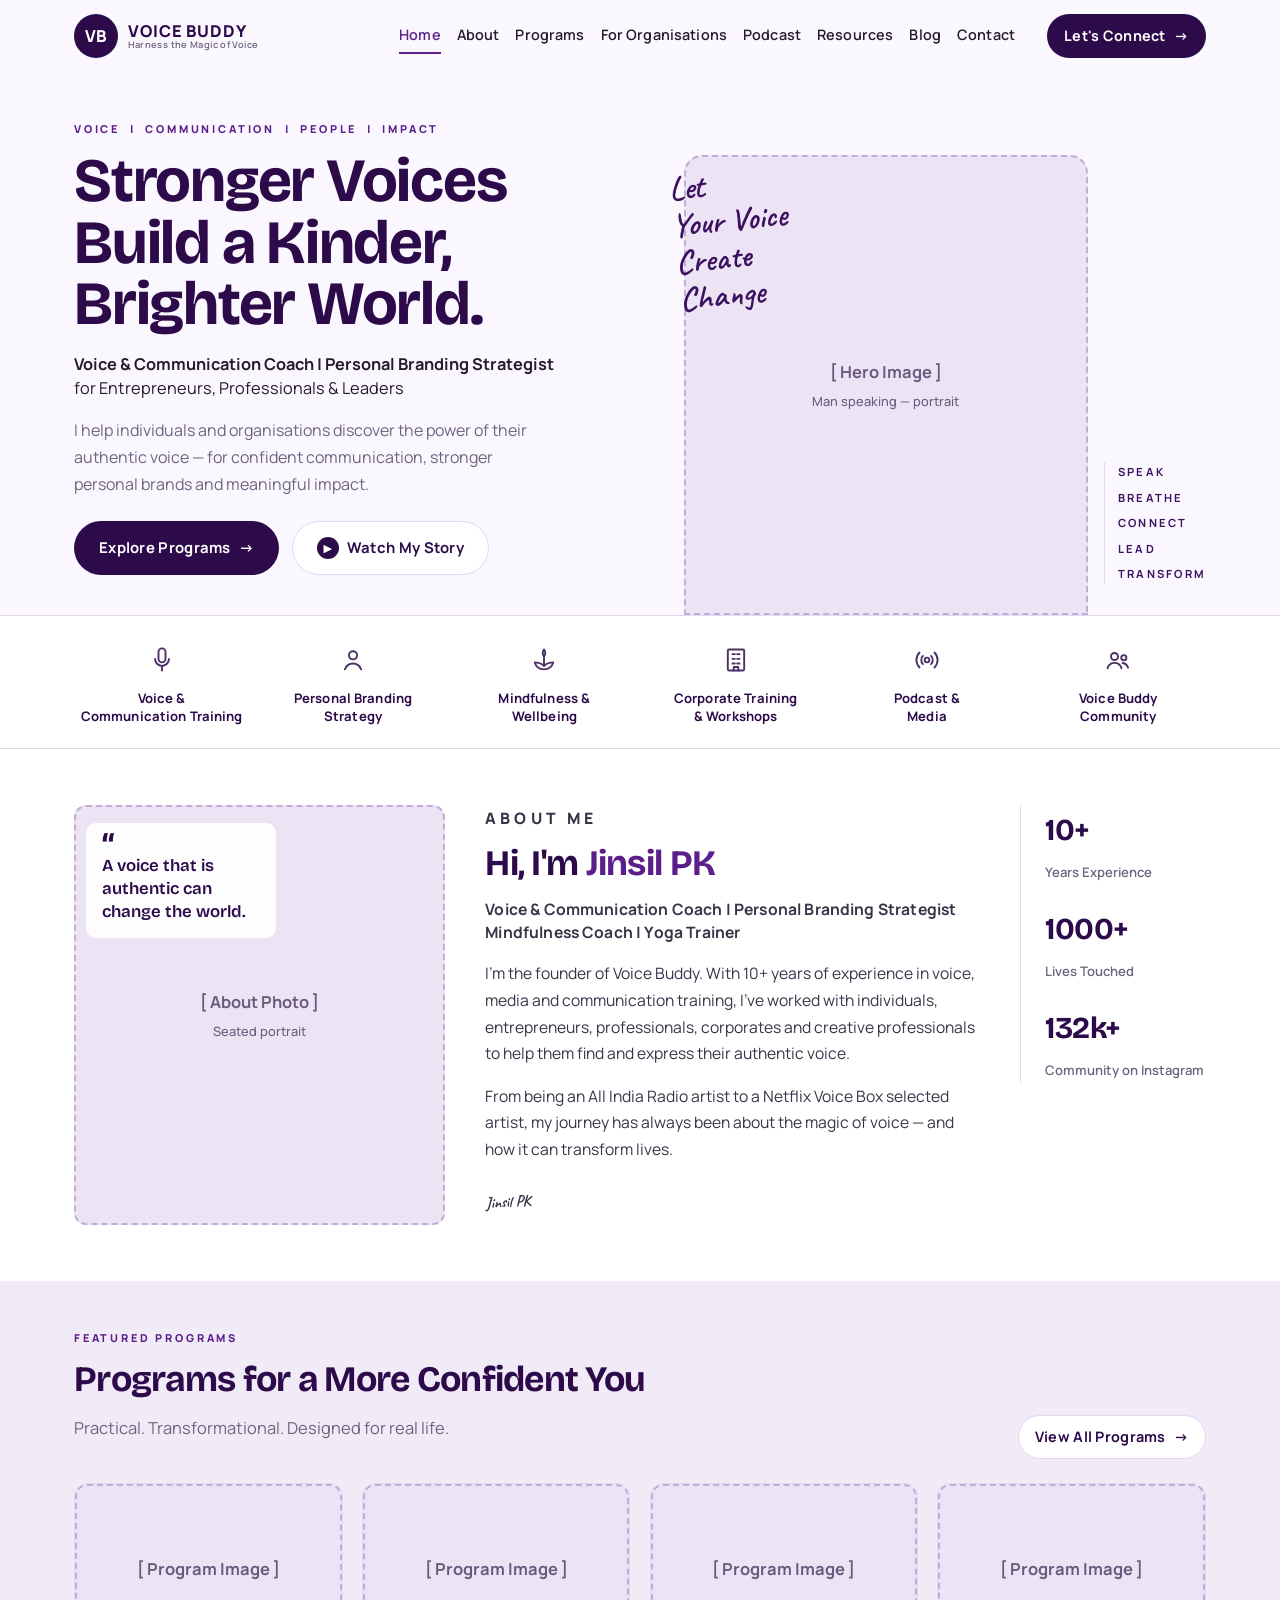
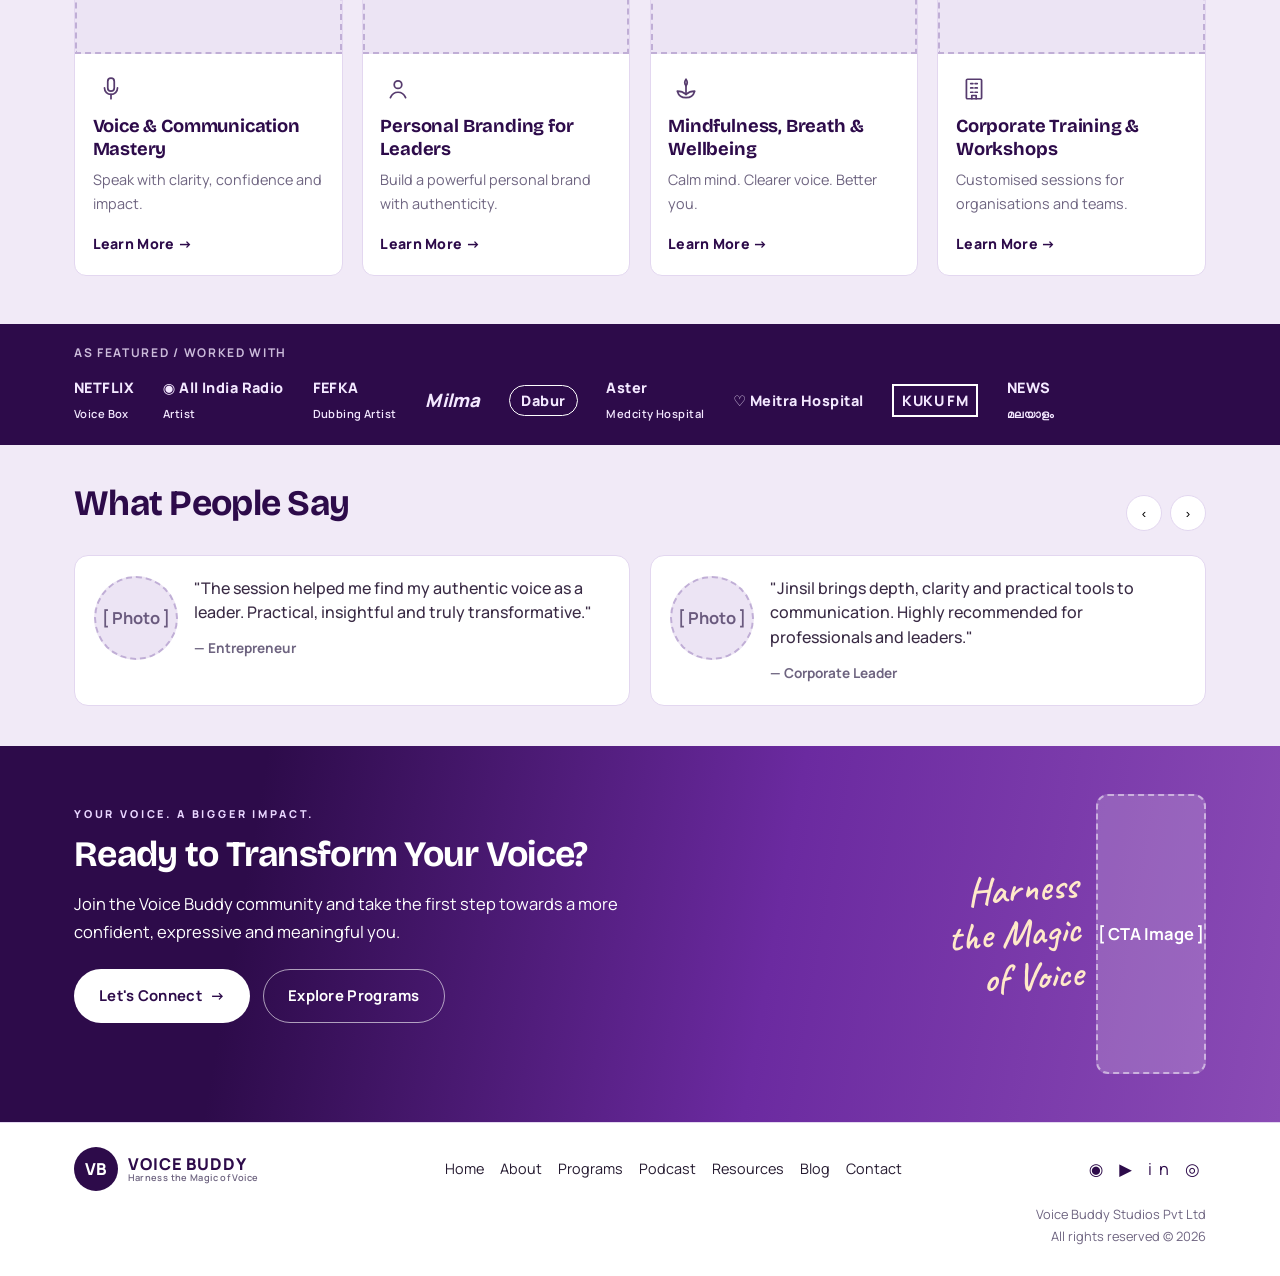
==== commit 49c2c04d: "changed hand written font" ====
--- a/index.html
+++ b/index.html
@@ -7,7 +7,7 @@
   <link rel="stylesheet" href="styles.css" />
   <link rel="preconnect" href="https://fonts.googleapis.com">
   <link rel="preconnect" href="https://fonts.gstatic.com" crossorigin>
-  <link href="https://fonts.googleapis.com/css2?family=Bricolage+Grotesque:opsz,wght@12..96,400;12..96,500;12..96,600;12..96,700;12..96,800&family=Manrope:wght@400;500;600;700;800&family=Pinyon+Script&display=swap" rel="stylesheet">
+  <link href="https://fonts.googleapis.com/css2?family=Bricolage+Grotesque:opsz,wght@12..96,400;12..96,500;12..96,600;12..96,700;12..96,800&family=Manrope:wght@400;500;600;700;800&family=Caveat:wght@400..700&display=swap" rel="stylesheet">
 </head>
 <body>
 
--- a/styles.css
+++ b/styles.css
@@ -12,8 +12,8 @@
   --radius:14px;
   --font-display:"Bricolage Grotesque","Manrope",system-ui,sans-serif;
   --font-sans:"Manrope",system-ui,-apple-system,"Segoe UI",Roboto,sans-serif;
-  --font-script:"Pinyon Script",cursive;
-  --font-signature:"Pinyon Script",cursive;
+  --font-script:"Caveat",cursive;
+  --font-signature:"Caveat",cursive;
 }
 *{box-sizing:border-box}
 html{-webkit-font-smoothing:antialiased;text-rendering:optimizeLegibility}
@@ -26,7 +26,7 @@
 .eyebrow{font-family:var(--font-sans);letter-spacing:.26em;font-size:.68rem;font-weight:800;color:var(--plum-3);text-transform:uppercase;margin:0 0 .8rem}
 .eyebrow.light{color:#e9d6ff}
 .muted{color:var(--muted)}
-.script{font-family:var(--font-script);font-weight:400;font-size:2.7rem;line-height:1.1;color:var(--plum-2);transform:rotate(-6deg)}
+.script{font-family:var(--font-script);font-weight:600;font-size:2.1rem;line-height:1.1;color:var(--plum-2);transform:rotate(-6deg)}
 
 /* Buttons */
 .btn{display:inline-flex;align-items:center;gap:.5rem;padding:.85rem 1.5rem;border-radius:999px;font-family:var(--font-sans);font-weight:700;font-size:.93rem;letter-spacing:.02em;text-decoration:none;border:1px solid transparent;cursor:pointer}
@@ -89,7 +89,7 @@
 .about-quote span{font-size:2.2rem;line-height:.5;display:block;font-style:normal}
 .role{font-family:var(--font-sans);font-weight:700;font-size:.9rem;letter-spacing:.01em;line-height:1.5}
 .about-copy p{color:#3b3348;font-size:.98rem}
-.signature{font-family:var(--font-signature);font-weight:400;font-size:3.4rem;line-height:1.2;color:var(--plum-2);transform:rotate(-4deg);margin-top:.4rem}
+.signature{font-family:var(--font-signature);font-weight:700;font-size:2.6rem;line-height:1.1;color:var(--plum-2);transform:rotate(-4deg);margin-top:.4rem}
 .about-stats{border-left:1px solid var(--line);padding-left:1.5rem;display:grid;gap:1.2rem}
 .stat strong{display:block;font-family:var(--font-display);font-optical-sizing:auto;font-weight:700;font-size:1.9rem;letter-spacing:-.02em;color:var(--plum)}
 .stat span{font-family:var(--font-sans);font-size:.82rem;font-weight:600;color:var(--muted)}
@@ -126,7 +126,7 @@
 .cta{background:linear-gradient(100deg,#2d0b4a 20%,#6b2aa0 60%,#8a4bb5 100%);color:#fff;padding:3rem 0}
 .cta h2{color:#fff}
 .cta-grid{display:grid;grid-template-columns:1.1fr .9fr;gap:2rem;align-items:center}
-.light-script{font-family:var(--font-script);color:#ffe9c9;font-weight:400;font-size:3rem;line-height:1.15;text-align:right;transform:rotate(-4deg)}
+.light-script{font-family:var(--font-script);color:#ffe9c9;font-weight:600;font-size:2.4rem;line-height:1.15;text-align:right;transform:rotate(-4deg)}
 .cta-media{display:flex;gap:1rem;align-items:center;justify-content:flex-end}
 
 /* Footer */
